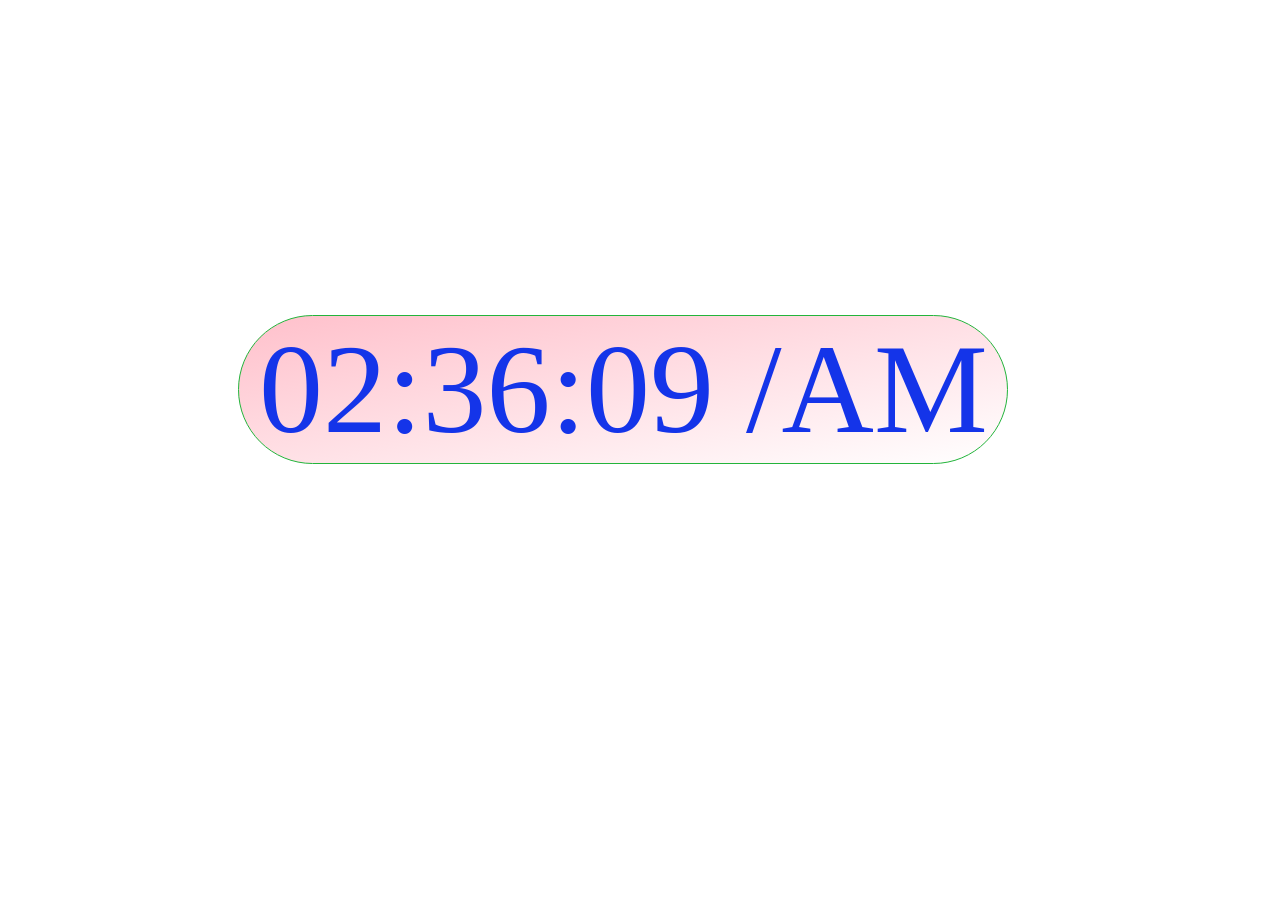
==== index.html @ 24524ea6 "Create index.html" ====
<!DOCTYPE html> 
<html lang="en"> 
  
<head> 
    <meta charset="UTF-8" /> 
    <meta name="viewport" content= 
        "width=device-width,  
        initial-scale=1.0" /> 
  
    <title>Digital Clock</title> 
  
    <style> 
         #clock { 
            background-image: linear-gradient(to bottom right,pink,transparent);
            font-family: Garamond, serif;
            color: rgb(20, 52, 233);
            font-size: 10vw; 
            width: 6em; 
            margin-left: 18vw;
            margin-top: 35vh; 
            text-align: center; 
            border: 0.2vh solid rgb(35, 180, 59); 
            border-radius: 6em; 
        } 
    
    </style> 
</head> 
  
<body> 
    <div id="clock">8:10:45</div> 
    <script> 
        setInterval(showTime, 1000); 
        function showTime() { 
            let time = new Date(); 
            let hour = time.getHours(); 
            let min = time.getMinutes(); 
            let sec = time.getSeconds(); 
            am_pm = "AM"; 
  
            if (hour > 12) { 
                hour -= 12; 
                am_pm = "PM"; 
            } 
            if (hour == 0) { 
                hr = 12; 
                am_pm = "AM"; 
            } 
  
            hour = hour < 10 ? "0" + hour : hour; 
            min = min < 10 ? "0" + min : min; 
            sec = sec < 10 ? "0" + sec : sec; 
  
            let currentTime = hour + ":"  
                + min + ":" + sec +" /"+ am_pm; 
  
            document.getElementById("clock") 
                .innerHTML = currentTime; 
        } 
  
        showTime(); 
    </script> 
</body> 
  
</html>
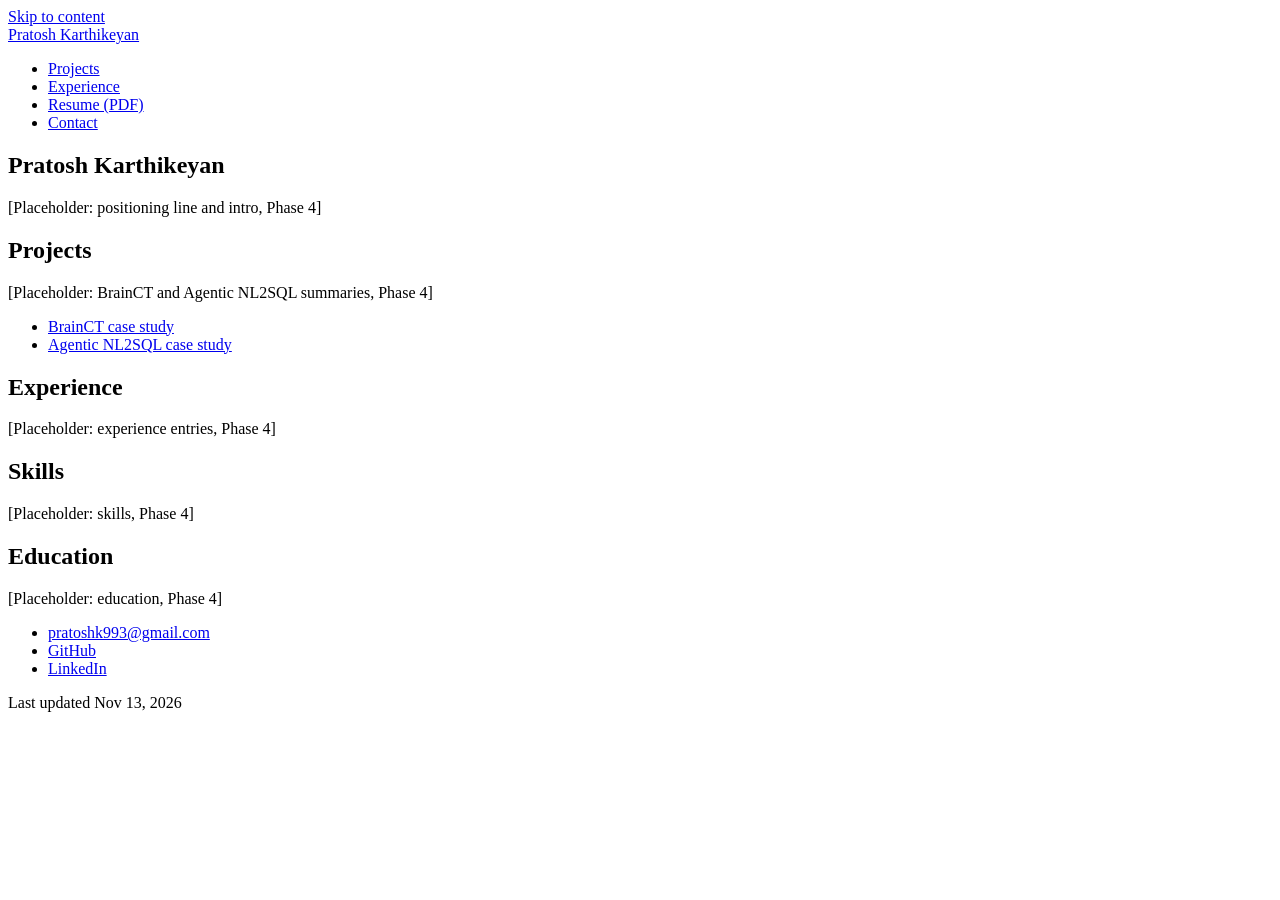
==== commit 5ed1d073: "phase 2: scaffold pages and shared layout Co-Authored-By: Claude Opus 5.5 <noreply@anthropic.com>" ====
--- a/index.html
+++ b/index.html
@@ -1,64 +1,81 @@
-<!DOCTYPE html> 
-<html lang="en"> 
-  
-<head> 
-    <meta charset="UTF-8" /> 
-    <meta name="viewport" content= 
-        "width=device-width,  
-        initial-scale=1.0" /> 
-  
-    <title>Digital Clock</title> 
-  
-    <style> 
-         #clock { 
-            background-image: linear-gradient(to bottom right,pink,transparent);
-            font-family: Garamond, serif;
-            color: rgb(20, 52, 233);
-            font-size: 10vw; 
-            width: 6em; 
-            margin-left: 18vw;
-            margin-top: 35vh; 
-            text-align: center; 
-            border: 0.2vh solid rgb(35, 180, 59); 
-            border-radius: 6em; 
-        } 
-    
-    </style> 
-</head> 
-  
-<body> 
-    <div id="clock">8:10:45</div> 
-    <script> 
-        setInterval(showTime, 1000); 
-        function showTime() { 
-            let time = new Date(); 
-            let hour = time.getHours(); 
-            let min = time.getMinutes(); 
-            let sec = time.getSeconds(); 
-            am_pm = "AM"; 
-  
-            if (hour > 12) { 
-                hour -= 12; 
-                am_pm = "PM"; 
-            } 
-            if (hour == 0) { 
-                hr = 12; 
-                am_pm = "AM"; 
-            } 
-  
-            hour = hour < 10 ? "0" + hour : hour; 
-            min = min < 10 ? "0" + min : min; 
-            sec = sec < 10 ? "0" + sec : sec; 
-  
-            let currentTime = hour + ":"  
-                + min + ":" + sec +" /"+ am_pm; 
-  
-            document.getElementById("clock") 
-                .innerHTML = currentTime; 
-        } 
-  
-        showTime(); 
-    </script> 
-</body> 
-  
+<!doctype html>
+<html lang="en">
+<head>
+  <meta charset="utf-8">
+  <meta name="viewport" content="width=device-width, initial-scale=1">
+  <title>Pratosh Karthikeyan</title>
+  <meta name="description" content="Portfolio of Pratosh Karthikeyan: projects, experience, and contact details.">
+  <link rel="canonical" href="https://pratox1112.github.io/">
+  <link rel="icon" href="/assets/favicon.svg" type="image/svg+xml">
+  <link rel="stylesheet" href="/styles.css">
+
+  <meta property="og:type" content="website">
+  <meta property="og:site_name" content="Pratosh Karthikeyan">
+  <meta property="og:title" content="Pratosh Karthikeyan">
+  <meta property="og:description" content="Portfolio of Pratosh Karthikeyan: projects, experience, and contact details.">
+  <meta property="og:url" content="https://pratox1112.github.io/">
+  <meta property="og:image" content="https://pratox1112.github.io/assets/og-image.png">
+  <meta property="og:image:width" content="1200">
+  <meta property="og:image:height" content="630">
+  <meta property="og:image:alt" content="Pratosh Karthikeyan">
+  <meta name="twitter:card" content="summary_large_image">
+  <meta name="twitter:title" content="Pratosh Karthikeyan">
+  <meta name="twitter:description" content="Portfolio of Pratosh Karthikeyan: projects, experience, and contact details.">
+  <meta name="twitter:image" content="https://pratox1112.github.io/assets/og-image.png">
+</head>
+<body>
+  <a class="skip-link" href="#main">Skip to content</a>
+
+  <header class="site-header">
+    <a class="site-name" href="/">Pratosh Karthikeyan</a>
+    <nav aria-label="Main">
+      <ul>
+        <li><a href="/#projects">Projects</a></li>
+        <li><a href="/#experience">Experience</a></li>
+        <li><a href="/assets/resume.pdf" target="_blank" rel="noopener">Resume (PDF)</a></li>
+        <li><a href="/#contact">Contact</a></li>
+      </ul>
+    </nav>
+  </header>
+
+  <main id="main">
+    <section id="intro">
+      <h1>Pratosh Karthikeyan</h1>
+      <p>[Placeholder: positioning line and intro, Phase 4]</p>
+    </section>
+
+    <section id="projects">
+      <h2>Projects</h2>
+      <p>[Placeholder: BrainCT and Agentic NL2SQL summaries, Phase 4]</p>
+      <ul>
+        <li><a href="/projects/brainct.html">BrainCT case study</a></li>
+        <li><a href="/projects/nl2sql.html">Agentic NL2SQL case study</a></li>
+      </ul>
+    </section>
+
+    <section id="experience">
+      <h2>Experience</h2>
+      <p>[Placeholder: experience entries, Phase 4]</p>
+    </section>
+
+    <section id="skills">
+      <h2>Skills</h2>
+      <p>[Placeholder: skills, Phase 4]</p>
+    </section>
+
+    <section id="education">
+      <h2>Education</h2>
+      <p>[Placeholder: education, Phase 4]</p>
+    </section>
+  </main>
+
+  <footer class="site-footer" id="contact">
+    <ul>
+      <li><a href="mailto:pratoshk993@gmail.com">pratoshk993@gmail.com</a></li>
+      <li><a href="https://github.com/pratox1112">GitHub</a></li>
+      <li><a href="https://www.linkedin.com/in/pratosh-karthik">LinkedIn</a></li>
+    </ul>
+    <p>Last updated <time datetime="2026-11-13">Nov 13, 2026</time></p>
+  </footer>
+</body>
 </html>
--- a/styles.css
+++ b/styles.css
@@ -0,0 +1,4 @@
+/*
+  Shared styles for every page.
+  Placeholder until Phase 3: colors, type, and layout are added after the design plan is approved.
+*/
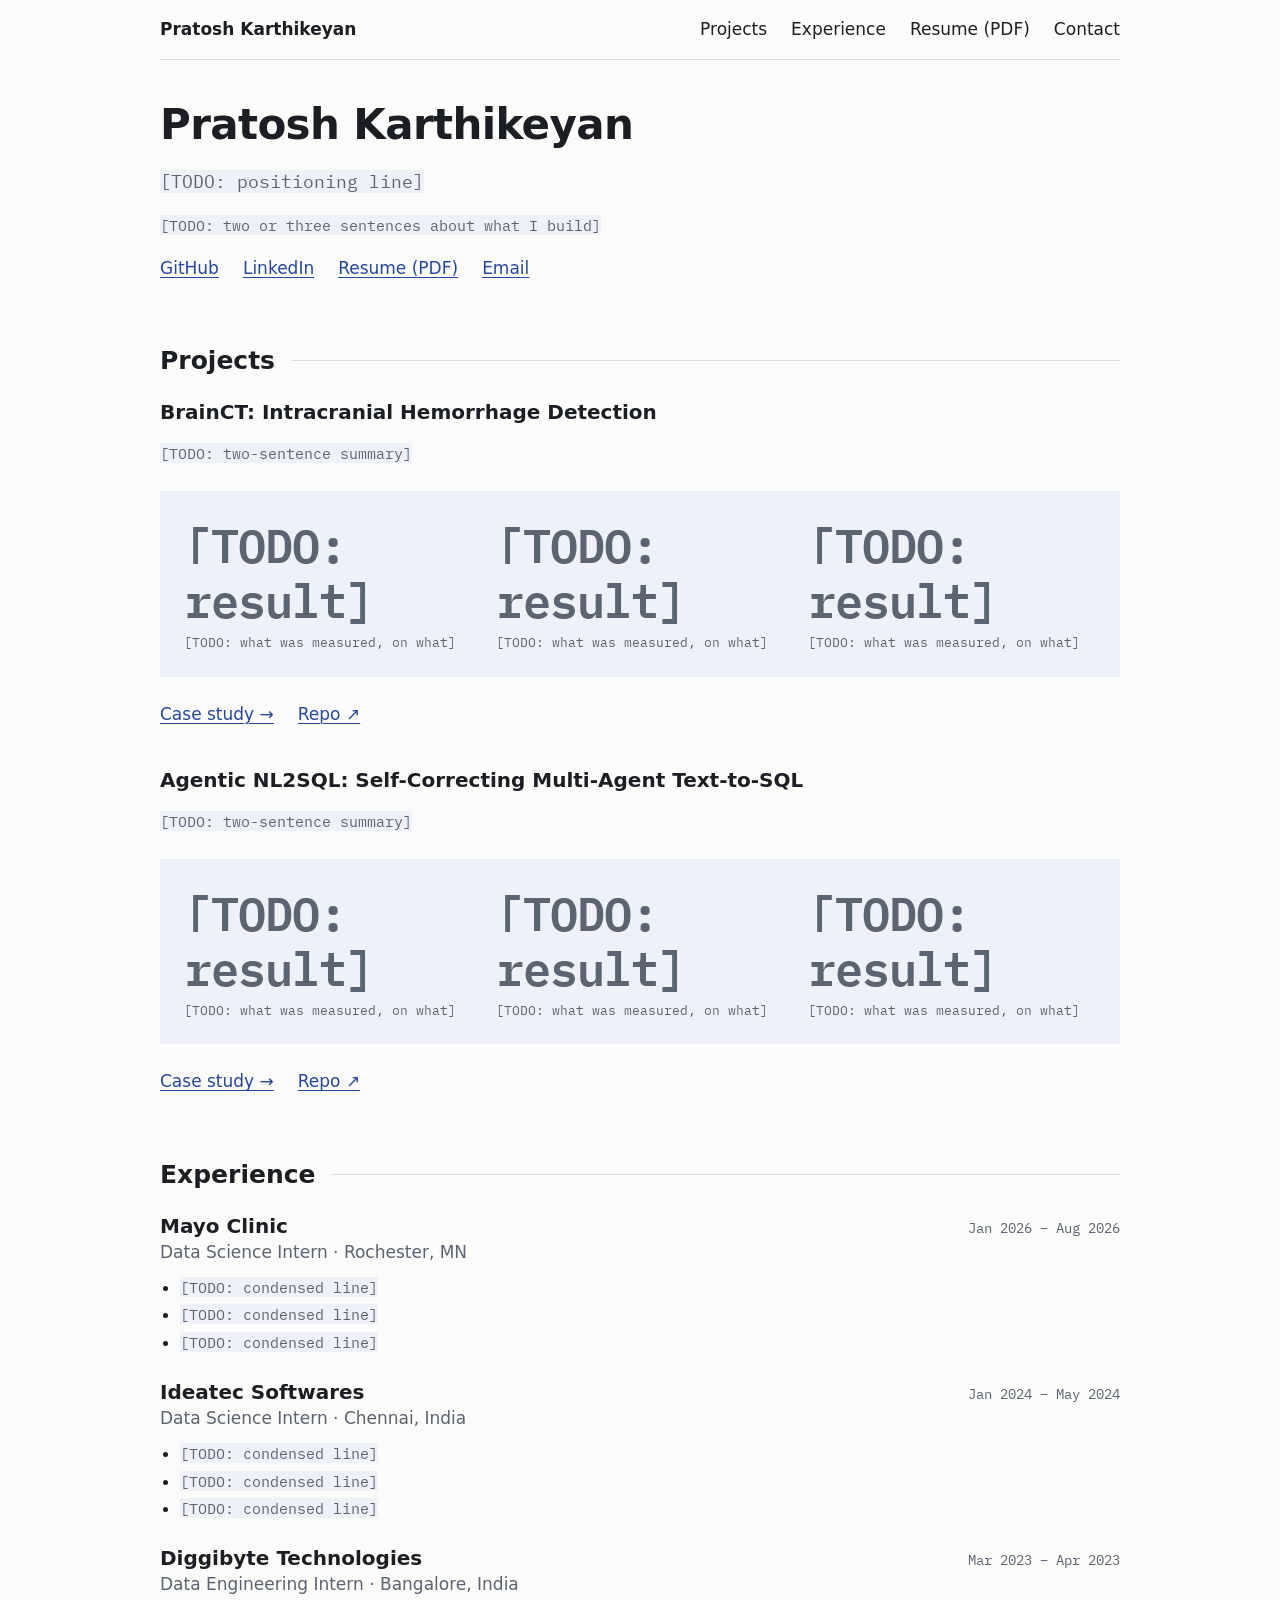
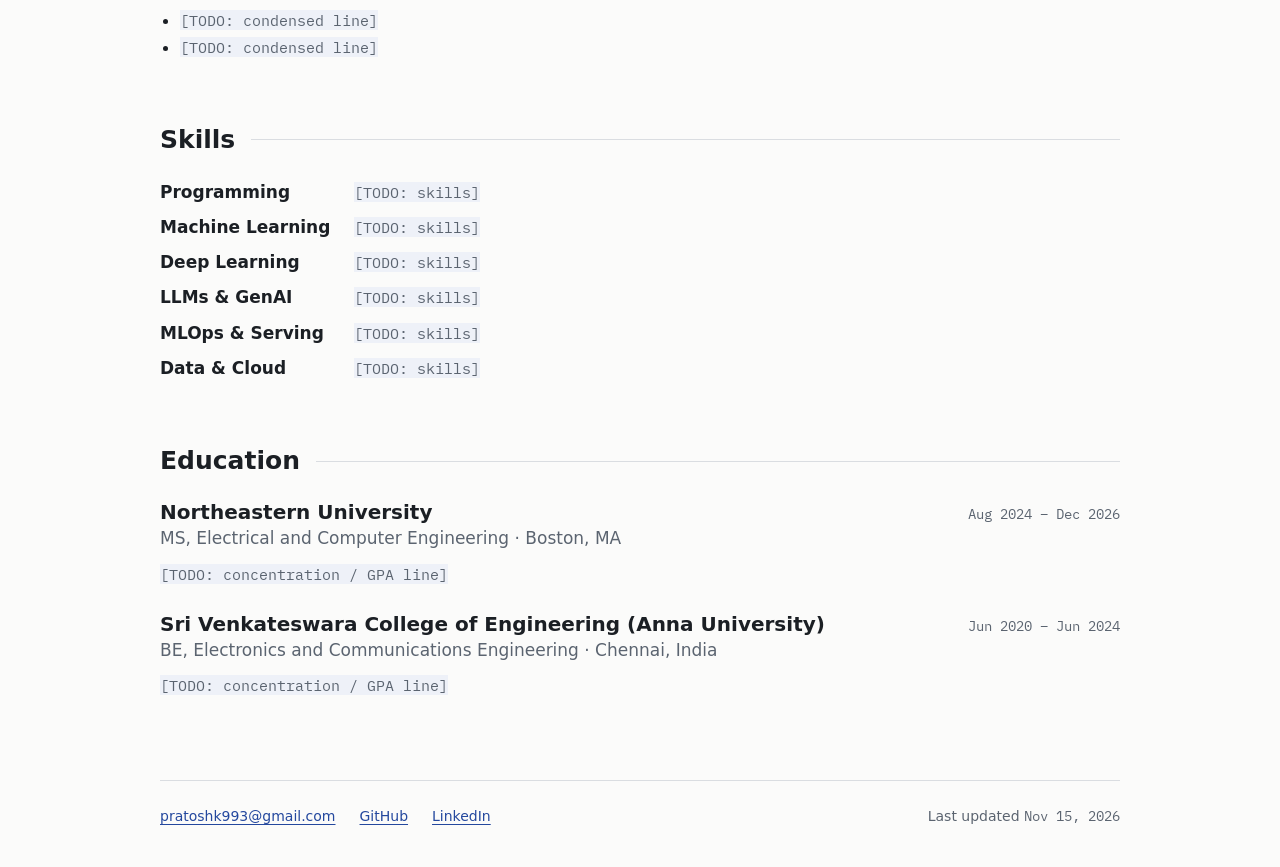
==== commit f15285e4: "phase 4: home page structure Co-Authored-By: Claude Opus 5.5 <noreply@anthropic.com>" ====
--- a/index.html
+++ b/index.html
@@ -39,33 +39,142 @@
   </header>
 
   <main id="main">
-    <section id="intro">
+    <section class="section" id="intro">
       <h1>Pratosh Karthikeyan</h1>
-      <p>[Placeholder: positioning line and intro, Phase 4]</p>
-    </section>
-
-    <section id="projects">
-      <h2>Projects</h2>
-      <p>[Placeholder: BrainCT and Agentic NL2SQL summaries, Phase 4]</p>
-      <ul>
-        <li><a href="/projects/brainct.html">BrainCT case study</a></li>
-        <li><a href="/projects/nl2sql.html">Agentic NL2SQL case study</a></li>
+      <p class="lede"><span class="todo">[TODO: positioning line]</span></p>
+      <p><span class="todo">[TODO: two or three sentences about what I build]</span></p>
+      <ul class="inline-links">
+        <li><a href="https://github.com/pratox1112">GitHub</a></li>
+        <li><a href="https://www.linkedin.com/in/pratosh-karthik">LinkedIn</a></li>
+        <li><a href="/assets/resume.pdf" target="_blank" rel="noopener">Resume (PDF)</a></li>
+        <li><a href="mailto:pratoshk993@gmail.com">Email</a></li>
       </ul>
     </section>
 
-    <section id="experience">
-      <h2>Experience</h2>
-      <p>[Placeholder: experience entries, Phase 4]</p>
+    <section class="section" id="projects">
+      <h2>Projects</h2>
+      <article class="project">
+        <h3><a href="/projects/brainct.html">BrainCT: Intracranial Hemorrhage Detection</a></h3>
+        <p><span class="todo">[TODO: two-sentence summary]</span></p>
+        <dl class="figures">
+          <div>
+            <dt><span class="todo">[TODO: result]</span></dt>
+            <dd><span class="todo">[TODO: what was measured, on what]</span></dd>
+          </div>
+          <div>
+            <dt><span class="todo">[TODO: result]</span></dt>
+            <dd><span class="todo">[TODO: what was measured, on what]</span></dd>
+          </div>
+          <div>
+            <dt><span class="todo">[TODO: result]</span></dt>
+            <dd><span class="todo">[TODO: what was measured, on what]</span></dd>
+          </div>
+        </dl>
+        <ul class="inline-links">
+          <li><a href="/projects/brainct.html">Case study →</a></li>
+          <li><a href="https://github.com/pratox1112/BrainCT-Hemorrhage-MLOps">Repo ↗</a></li>
+        </ul>
+      </article>
+
+      <article class="project">
+        <h3><a href="/projects/nl2sql.html">Agentic NL2SQL: Self-Correcting Multi-Agent Text-to-SQL</a></h3>
+        <p><span class="todo">[TODO: two-sentence summary]</span></p>
+        <dl class="figures">
+          <div>
+            <dt><span class="todo">[TODO: result]</span></dt>
+            <dd><span class="todo">[TODO: what was measured, on what]</span></dd>
+          </div>
+          <div>
+            <dt><span class="todo">[TODO: result]</span></dt>
+            <dd><span class="todo">[TODO: what was measured, on what]</span></dd>
+          </div>
+          <div>
+            <dt><span class="todo">[TODO: result]</span></dt>
+            <dd><span class="todo">[TODO: what was measured, on what]</span></dd>
+          </div>
+        </dl>
+        <ul class="inline-links">
+          <li><a href="/projects/nl2sql.html">Case study →</a></li>
+          <li><a href="https://github.com/pratox1112/nl2sql-agentic-rag">Repo ↗</a></li>
+        </ul>
+      </article>
     </section>
 
-    <section id="skills">
-      <h2>Skills</h2>
-      <p>[Placeholder: skills, Phase 4]</p>
+    <section class="section" id="experience">
+      <h2>Experience</h2>
+      <div class="entry">
+        <div class="entry-head">
+          <h3>Mayo Clinic</h3>
+          <span class="dates"><time datetime="2026-01">Jan 2026</time> – <time datetime="2026-08">Aug 2026</time></span>
+        </div>
+        <p class="entry-role">Data Science Intern · Rochester, MN</p>
+        <ul>
+          <li><span class="todo">[TODO: condensed line]</span></li>
+          <li><span class="todo">[TODO: condensed line]</span></li>
+          <li><span class="todo">[TODO: condensed line]</span></li>
+        </ul>
+      </div>
+      <div class="entry">
+        <div class="entry-head">
+          <h3>Ideatec Softwares</h3>
+          <span class="dates"><time datetime="2024-01">Jan 2024</time> – <time datetime="2024-05">May 2024</time></span>
+        </div>
+        <p class="entry-role">Data Science Intern · Chennai, India</p>
+        <ul>
+          <li><span class="todo">[TODO: condensed line]</span></li>
+          <li><span class="todo">[TODO: condensed line]</span></li>
+          <li><span class="todo">[TODO: condensed line]</span></li>
+        </ul>
+      </div>
+      <div class="entry">
+        <div class="entry-head">
+          <h3>Diggibyte Technologies</h3>
+          <span class="dates"><time datetime="2023-03">Mar 2023</time> – <time datetime="2023-04">Apr 2023</time></span>
+        </div>
+        <p class="entry-role">Data Engineering Intern · Bangalore, India</p>
+        <ul>
+          <li><span class="todo">[TODO: condensed line]</span></li>
+          <li><span class="todo">[TODO: condensed line]</span></li>
+        </ul>
+      </div>
     </section>
 
-    <section id="education">
+    <section class="section" id="skills">
+      <h2>Skills</h2>
+      <dl class="pairs">
+        <dt>Programming</dt>
+        <dd><span class="todo">[TODO: skills]</span></dd>
+        <dt>Machine Learning</dt>
+        <dd><span class="todo">[TODO: skills]</span></dd>
+        <dt>Deep Learning</dt>
+        <dd><span class="todo">[TODO: skills]</span></dd>
+        <dt>LLMs &amp; GenAI</dt>
+        <dd><span class="todo">[TODO: skills]</span></dd>
+        <dt>MLOps &amp; Serving</dt>
+        <dd><span class="todo">[TODO: skills]</span></dd>
+        <dt>Data &amp; Cloud</dt>
+        <dd><span class="todo">[TODO: skills]</span></dd>
+      </dl>
+    </section>
+
+    <section class="section" id="education">
       <h2>Education</h2>
-      <p>[Placeholder: education, Phase 4]</p>
+      <div class="entry">
+        <div class="entry-head">
+          <h3>Northeastern University</h3>
+          <span class="dates"><time datetime="2024-08">Aug 2024</time> – <time datetime="2026-12">Dec 2026</time></span>
+        </div>
+        <p class="entry-role">MS, Electrical and Computer Engineering · Boston, MA</p>
+        <p><span class="todo">[TODO: concentration / GPA line]</span></p>
+      </div>
+      <div class="entry">
+        <div class="entry-head">
+          <h3>Sri Venkateswara College of Engineering (Anna University)</h3>
+          <span class="dates"><time datetime="2020-06">Jun 2020</time> – <time datetime="2024-06">Jun 2024</time></span>
+        </div>
+        <p class="entry-role">BE, Electronics and Communications Engineering · Chennai, India</p>
+        <p><span class="todo">[TODO: concentration / GPA line]</span></p>
+      </div>
     </section>
   </main>
 
@@ -75,7 +184,7 @@
       <li><a href="https://github.com/pratox1112">GitHub</a></li>
       <li><a href="https://www.linkedin.com/in/pratosh-karthik">LinkedIn</a></li>
     </ul>
-    <p>Last updated <time datetime="2026-11-13">Nov 13, 2026</time></p>
+    <p>Last updated <time datetime="2026-11-15">Nov 15, 2026</time></p>
   </footer>
 </body>
 </html>
--- a/styles.css
+++ b/styles.css
@@ -1,4 +1,526 @@
 /*
   Shared styles for every page.
-  Placeholder until Phase 3: colors, type, and layout are added after the design plan is approved.
+
+  Concept: a technical report, not a landing page.
+  1. No number appears without how it was measured (figure + caption, results table).
+  2. Results are the only loud element; everything else stays quiet.
+  3. Rules and space instead of boxes. No cards, shadows, gradients, or entrance animations.
 */
+
+/* ---------- Fonts (self-hosted, SIL OFL — see assets/fonts/OFL.txt) ---------- */
+
+@font-face {
+  font-family: "IBM Plex Mono";
+  src: url("/assets/fonts/ibm-plex-mono-latin-400.woff2") format("woff2");
+  font-weight: 400;
+  font-style: normal;
+  font-display: swap;
+}
+
+@font-face {
+  font-family: "IBM Plex Mono";
+  src: url("/assets/fonts/ibm-plex-mono-latin-600.woff2") format("woff2");
+  font-weight: 600;
+  font-style: normal;
+  font-display: swap;
+}
+
+/* ---------- Tokens ---------- */
+
+:root {
+  color-scheme: light dark;
+
+  /* Colors: light */
+  --paper: #fbfbfa;
+  --ink: #1b1f24;
+  --graphite: #5b6470;
+  --hairline: #dadde1;
+  --signal: #24489e;
+  --signal-tint: #eef1f8;
+
+  /* Type */
+  --font-text: system-ui, -apple-system, "Segoe UI", Roboto, "Helvetica Neue", Arial, sans-serif;
+  --font-data: "IBM Plex Mono", ui-monospace, "SF Mono", "Cascadia Mono", Consolas, monospace;
+
+  --step--1: 0.875rem;                                   /* 14px: captions, dates, metadata */
+  --step-0: 1.0625rem;                                   /* 17px: body */
+  --step-1: 1.25rem;                                     /* 20px: project names, employers */
+  --step-2: 1.5625rem;                                   /* 25px: section headings */
+  --step-3: clamp(1.875rem, 1.45rem + 1.9vw, 2.625rem);  /* 30→42px: name, case-study titles */
+  --figure: clamp(2.25rem, 1.75rem + 2.2vw, 3.25rem);    /* 36→52px: headline results */
+
+  /* Layout */
+  --measure: 68ch;
+  --wide: 60rem;
+  --gutter: clamp(1rem, 0.6rem + 2vw, 2rem);
+  --space-1: 0.5rem;
+  --space-2: 1rem;
+  --space-3: 1.5rem;
+  --space-4: 2.5rem;
+  --space-5: 4rem;
+}
+
+@media (prefers-color-scheme: dark) {
+  :root {
+    --paper: #14171c;
+    --ink: #e6e8eb;
+    --graphite: #9aa3ae;
+    --hairline: #2a2f36;
+    --signal: #9db7f5;
+    --signal-tint: #1b2130;
+  }
+}
+
+/* ---------- Base ---------- */
+
+*,
+*::before,
+*::after {
+  box-sizing: border-box;
+}
+
+html {
+  -webkit-text-size-adjust: 100%;
+  text-size-adjust: 100%;
+}
+
+body {
+  margin: 0;
+  background: var(--paper);
+  color: var(--ink);
+  font-family: var(--font-text);
+  font-size: var(--step-0);
+  line-height: 1.6;
+  overflow-wrap: break-word;
+}
+
+h1,
+h2,
+h3 {
+  line-height: 1.2;
+  margin: 0 0 var(--space-2);
+  text-wrap: balance;
+}
+
+h1 {
+  font-size: var(--step-3);
+  font-weight: 700;
+  letter-spacing: -0.015em;
+}
+
+h2 {
+  font-size: var(--step-2);
+  font-weight: 650;
+}
+
+h3 {
+  font-size: var(--step-1);
+  font-weight: 650;
+}
+
+p,
+ul,
+ol,
+dl {
+  margin: 0 0 var(--space-2);
+}
+
+p,
+li {
+  max-width: var(--measure);
+}
+
+ul,
+ol {
+  padding-left: 1.25rem;
+}
+
+img,
+svg {
+  display: block;
+  max-width: 100%;
+  height: auto;
+}
+
+a {
+  color: var(--signal);
+  text-decoration-thickness: 1px;
+  text-underline-offset: 0.2em;
+}
+
+a:hover {
+  text-decoration-thickness: 2px;
+}
+
+:focus-visible {
+  outline: 2px solid var(--signal);
+  outline-offset: 3px;
+  border-radius: 2px;
+}
+
+code,
+kbd,
+pre,
+time,
+.data {
+  font-family: var(--font-data);
+}
+
+code {
+  font-size: 0.9em;
+}
+
+pre {
+  max-width: 100%;
+  overflow-x: auto;
+  padding: var(--space-2);
+  background: var(--signal-tint);
+  font-size: var(--step--1);
+  line-height: 1.5;
+}
+
+/* The site uses no motion; this guards anything added later. */
+@media (prefers-reduced-motion: reduce) {
+  *,
+  *::before,
+  *::after {
+    animation: none !important;
+    transition: none !important;
+    scroll-behavior: auto !important;
+  }
+}
+
+/* ---------- Page frame ---------- */
+
+.skip-link {
+  position: absolute;
+  left: var(--gutter);
+  top: -100%;
+  padding: var(--space-1) var(--space-2);
+  background: var(--paper);
+  color: var(--signal);
+  z-index: 10;
+}
+
+.skip-link:focus {
+  top: var(--space-1);
+}
+
+.site-header,
+main,
+.site-footer {
+  /* Content column with the gutter outside it, so header/footer rules line up with the text. */
+  width: min(var(--wide), 100% - 2 * var(--gutter));
+  margin-inline: auto;
+}
+
+.site-header {
+  display: flex;
+  flex-wrap: wrap;
+  align-items: baseline;
+  justify-content: space-between;
+  gap: var(--space-1) var(--space-3);
+  padding-block: var(--space-2);
+  border-bottom: 1px solid var(--hairline);
+}
+
+.site-name {
+  color: var(--ink);
+  font-weight: 650;
+  text-decoration: none;
+}
+
+.site-header ul,
+.site-footer ul {
+  display: flex;
+  flex-wrap: wrap;
+  gap: var(--space-1) var(--space-3);
+  margin: 0;
+  padding: 0;
+  list-style: none;
+}
+
+.site-header nav a {
+  color: var(--ink);
+  text-decoration: none;
+}
+
+.site-header nav a:hover {
+  color: var(--signal);
+  text-decoration: underline;
+}
+
+main {
+  padding-block: var(--space-4) var(--space-5);
+}
+
+.site-footer {
+  display: flex;
+  flex-wrap: wrap;
+  justify-content: space-between;
+  gap: var(--space-1) var(--space-3);
+  padding-block: var(--space-3) var(--space-4);
+  border-top: 1px solid var(--hairline);
+  color: var(--graphite);
+  font-size: var(--step--1);
+}
+
+.site-footer p {
+  margin: 0;
+}
+
+/* ---------- Sections ---------- */
+
+/* Section heading followed by a hairline that runs to the edge: "Projects ─────" */
+.section {
+  margin-top: var(--space-5);
+}
+
+.section:first-child {
+  margin-top: 0;
+}
+
+.section > h2 {
+  display: flex;
+  align-items: center;
+  gap: var(--space-2);
+  margin-bottom: var(--space-3);
+}
+
+.section > h2::after {
+  content: "";
+  flex: 1;
+  height: 1px;
+  background: var(--hairline);
+}
+
+.lede {
+  font-size: var(--step-1);
+  line-height: 1.45;
+}
+
+.meta,
+.caption {
+  color: var(--graphite);
+  font-size: var(--step--1);
+}
+
+.inline-links {
+  display: flex;
+  flex-wrap: wrap;
+  gap: var(--space-1) var(--space-3);
+  margin: 0 0 var(--space-2);
+  padding: 0;
+  list-style: none;
+}
+
+/* ---------- Headline results (the loud part) ---------- */
+
+/*
+  <dl class="figures">
+    <div><dt>0.977</dt><dd>macro AUC, patient-level held-out set</dd></div>
+  </dl>
+  The number is the term; its measurement conditions are the description, so they never separate.
+*/
+.figures {
+  display: grid;
+  grid-template-columns: repeat(auto-fit, minmax(min(100%, 13rem), 1fr));
+  gap: var(--space-3);
+  margin: var(--space-3) 0;
+  padding: var(--space-3);
+  background: var(--signal-tint);
+}
+
+.figures > div {
+  min-width: 0;
+}
+
+.figures dt {
+  color: var(--signal);
+  font-family: var(--font-data);
+  font-size: var(--figure);
+  font-weight: 600;
+  font-variant-numeric: tabular-nums;
+  line-height: 1.05;
+  letter-spacing: -0.02em;
+}
+
+.figures dd {
+  margin: var(--space-1) 0 0;
+  max-width: 34ch;
+  color: var(--graphite);
+  font-size: var(--step--1);
+  line-height: 1.45;
+}
+
+/* ---------- Home: projects ---------- */
+
+.project + .project {
+  margin-top: var(--space-4);
+}
+
+.project h3 a {
+  color: var(--ink);
+  text-decoration: none;
+}
+
+.project h3 a:hover {
+  color: var(--signal);
+  text-decoration: underline;
+}
+
+/* ---------- Home: experience and education ---------- */
+
+.entry + .entry {
+  margin-top: var(--space-3);
+}
+
+.entry-head {
+  display: flex;
+  flex-wrap: wrap;
+  align-items: baseline;
+  justify-content: space-between;
+  gap: 0 var(--space-2);
+}
+
+.entry-head h3 {
+  margin: 0;
+}
+
+.entry-head time,
+.entry-head .dates {
+  color: var(--graphite);
+  font-family: var(--font-data);
+  font-size: var(--step--1);
+  white-space: nowrap;
+}
+
+.entry-role {
+  margin: 0 0 var(--space-1);
+  color: var(--graphite);
+}
+
+/* ---------- Two-column definition lists (skills, case-study "at a glance") ---------- */
+
+.pairs {
+  display: grid;
+  grid-template-columns: minmax(8rem, max-content) minmax(0, 1fr);
+  gap: var(--space-1) var(--space-3);
+  max-width: var(--wide);
+}
+
+.pairs dt {
+  font-weight: 650;
+}
+
+.pairs dd {
+  margin: 0;
+  max-width: var(--measure);
+}
+
+@media (max-width: 36rem) {
+  .pairs {
+    grid-template-columns: minmax(0, 1fr);
+    gap: 0;
+  }
+
+  .pairs dd + dt {
+    margin-top: var(--space-2);
+  }
+}
+
+/* ---------- Case study ---------- */
+
+.back-link {
+  display: inline-block;
+  margin-bottom: var(--space-3);
+}
+
+.case-study > p,
+.case-study > ul,
+.case-study > ol {
+  max-width: var(--measure);
+}
+
+.diagram {
+  margin: var(--space-3) 0;
+}
+
+.diagram figcaption {
+  margin-top: var(--space-1);
+  color: var(--graphite);
+  font-size: var(--step--1);
+}
+
+.decision + .decision {
+  margin-top: var(--space-3);
+}
+
+.decision h3 {
+  margin-bottom: var(--space-1);
+}
+
+/* Results table: scrolls inside its own container on small screens. */
+.table-wrap {
+  max-width: 100%;
+  overflow-x: auto;
+  margin: var(--space-3) 0;
+  border-block: 1px solid var(--hairline);
+}
+
+.table-wrap:focus-visible {
+  outline-offset: 0;
+}
+
+table {
+  width: 100%;
+  min-width: 36rem;
+  border-collapse: collapse;
+  font-size: var(--step--1);
+}
+
+caption {
+  padding: var(--space-1) 0;
+  color: var(--graphite);
+  text-align: left;
+}
+
+th,
+td {
+  padding: var(--space-1) var(--space-2);
+  border-bottom: 1px solid var(--hairline);
+  text-align: left;
+  vertical-align: top;
+}
+
+thead th {
+  background: var(--signal-tint);
+  font-weight: 650;
+}
+
+tbody tr:last-child > * {
+  border-bottom: 0;
+}
+
+td.value,
+th.value {
+  text-align: right;
+  white-space: nowrap;
+}
+
+td.value {
+  color: var(--signal);
+  font-family: var(--font-data);
+  font-size: var(--step-0);
+  font-weight: 600;
+  font-variant-numeric: tabular-nums;
+}
+
+/* ---------- Placeholders (removed before launch) ---------- */
+
+.todo {
+  background: var(--signal-tint);
+  color: var(--graphite);
+  font-family: var(--font-data);
+  font-size: 0.9em;
+}
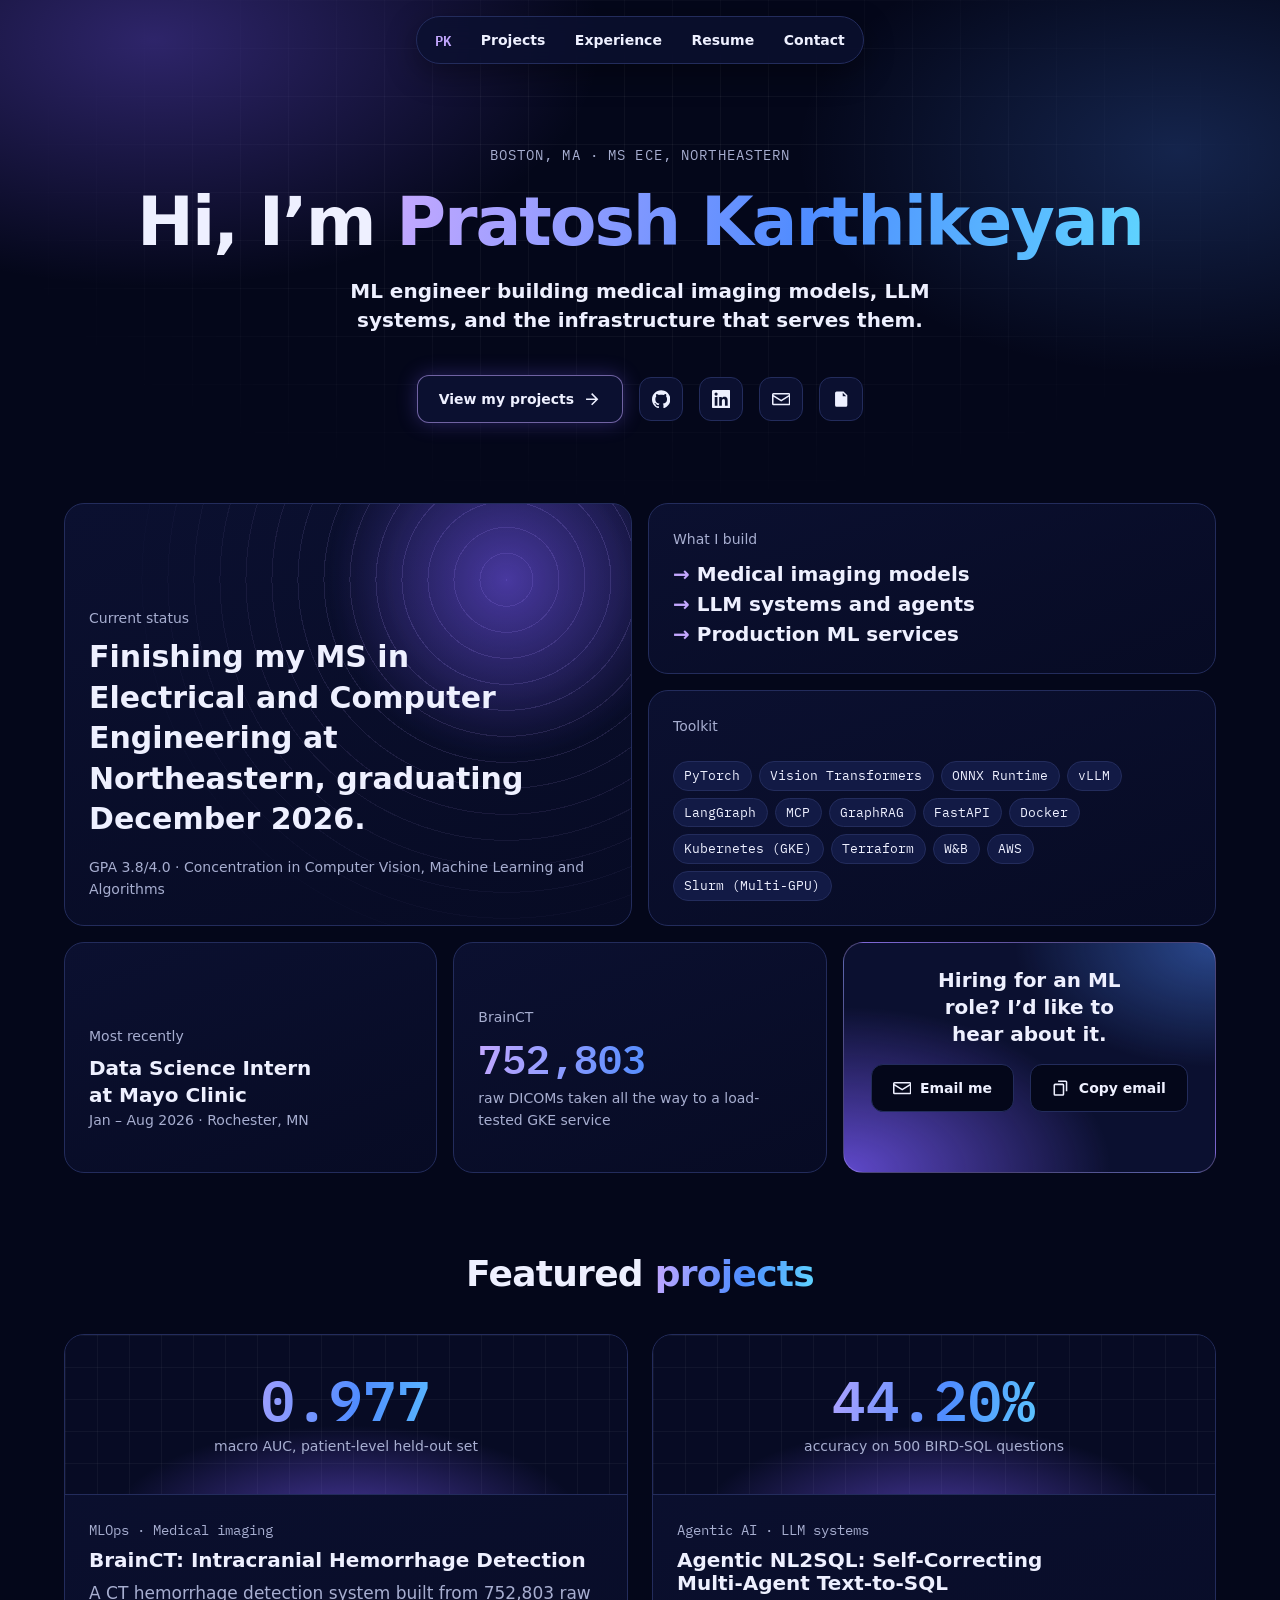
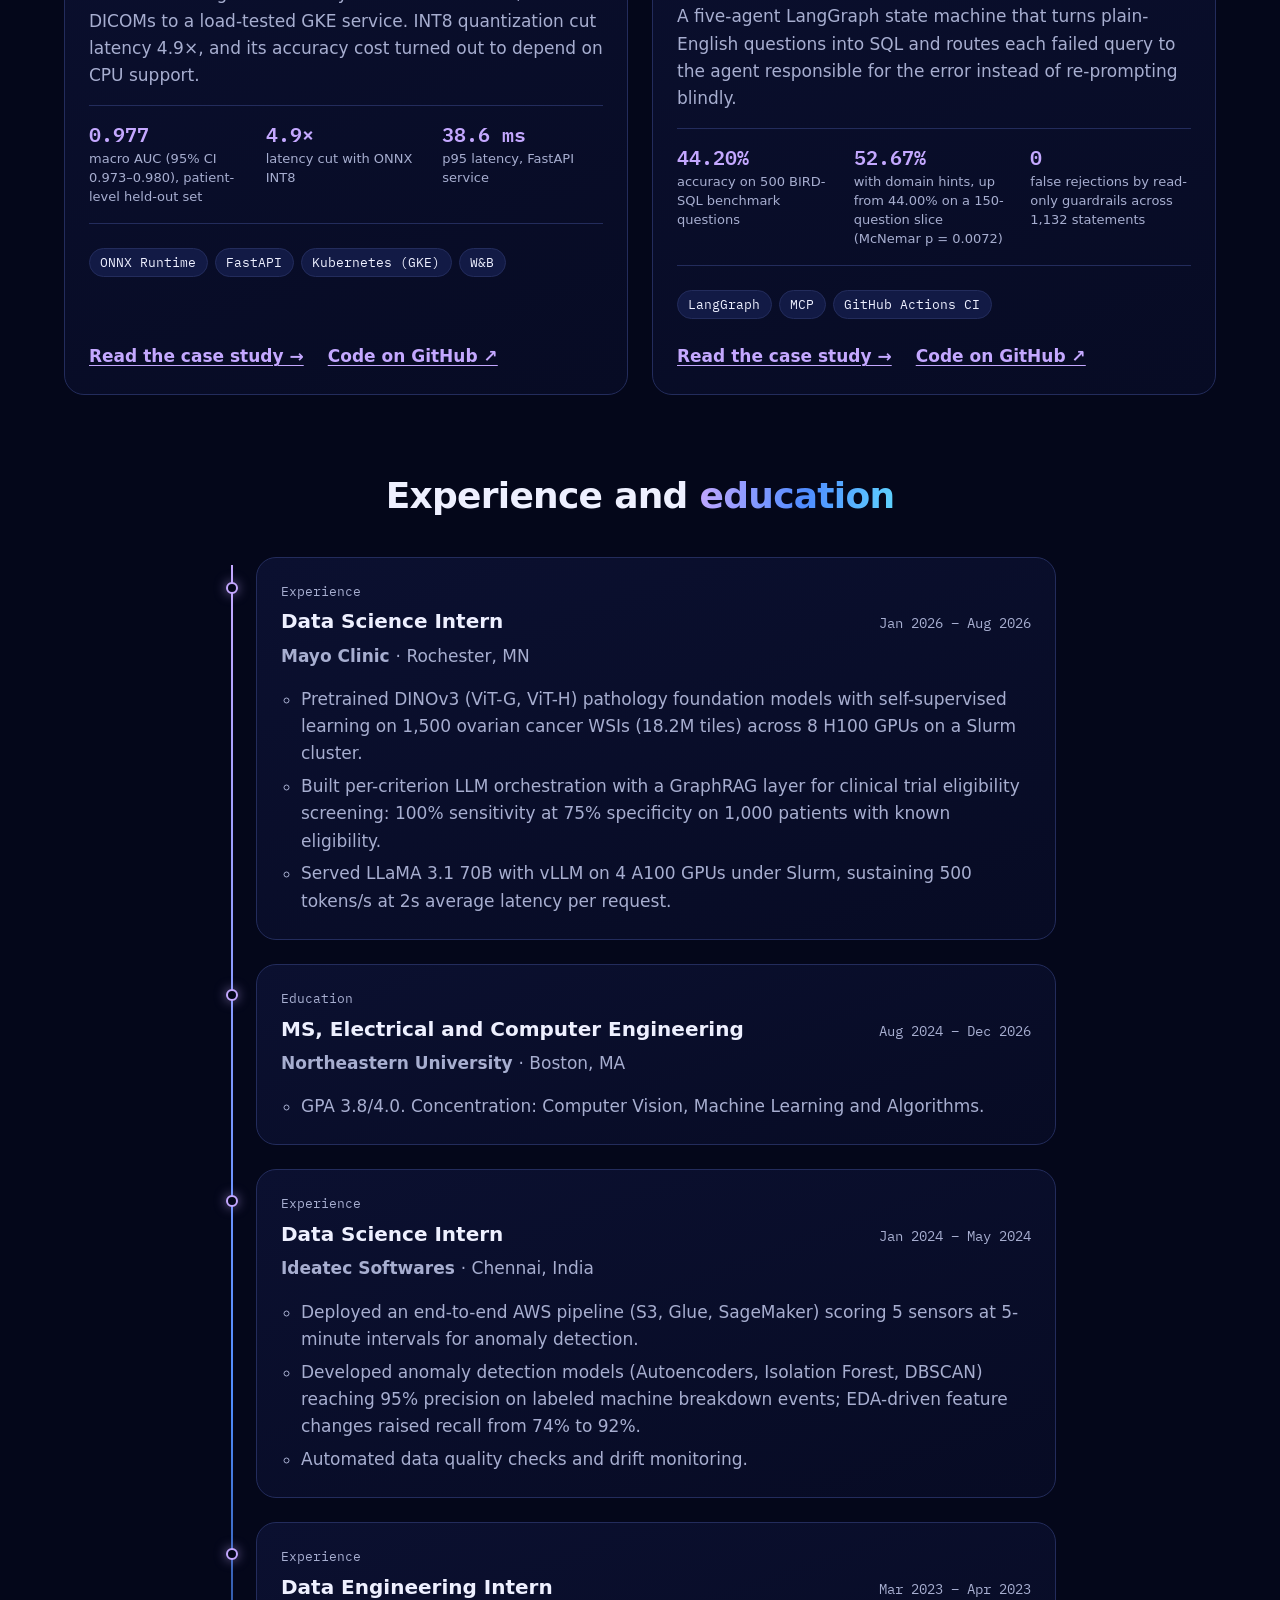
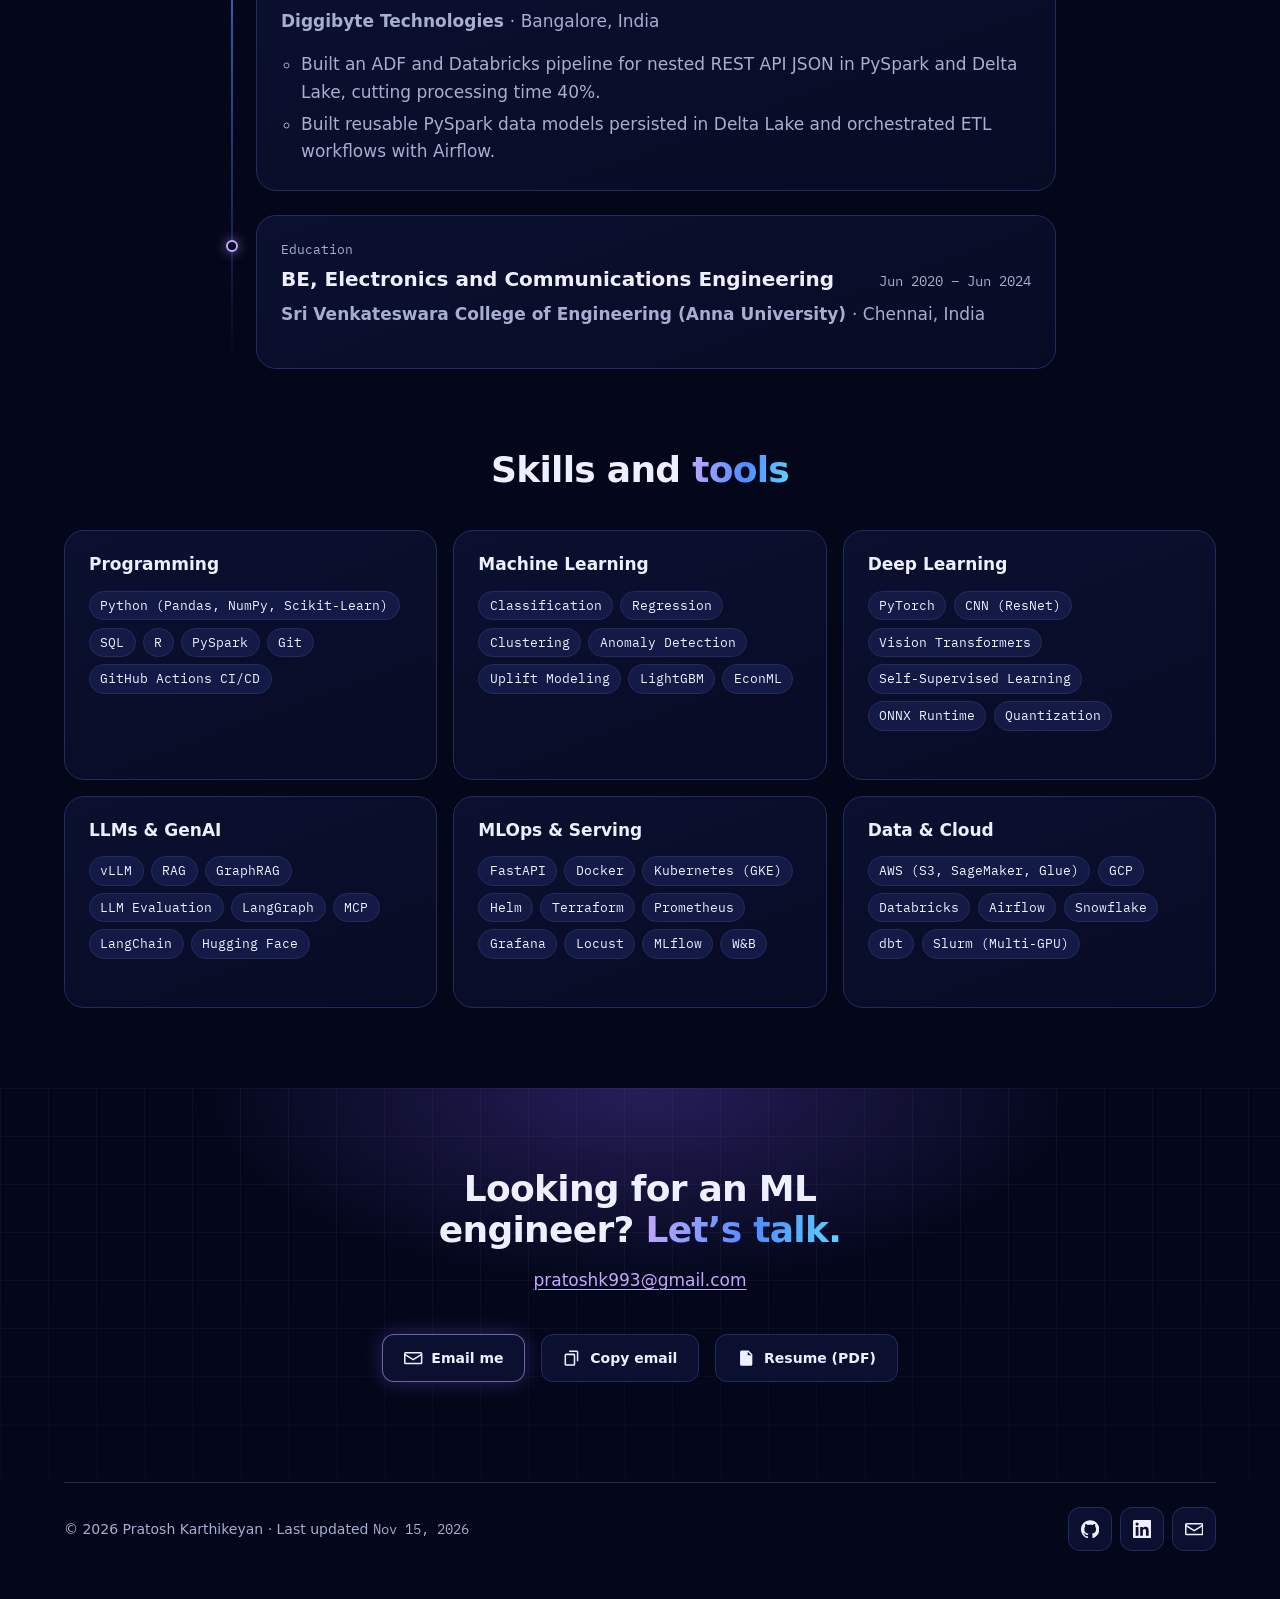
==== commit 44ecbb8a: "redesign: dark bento layout, home page content from resume - Dark-only theme with a violet/blue glow" ====
--- a/index.html
+++ b/index.html
@@ -4,15 +4,16 @@
   <meta charset="utf-8">
   <meta name="viewport" content="width=device-width, initial-scale=1">
   <title>Pratosh Karthikeyan</title>
-  <meta name="description" content="Portfolio of Pratosh Karthikeyan: projects, experience, and contact details.">
+  <meta name="description" content="Pratosh Karthikeyan, ML engineer: medical imaging models, LLM systems, and the infrastructure that serves them.">
+  <meta name="theme-color" content="#04071a">
+  <link rel="icon" href="/assets/favicon.svg" type="image/svg+xml">
+  <link rel="preload" href="/assets/fonts/ibm-plex-mono-latin-600.woff2" as="font" type="font/woff2" crossorigin>
+  <link rel="stylesheet" href="/styles.css">
   <link rel="canonical" href="https://pratox1112.github.io/">
-  <link rel="icon" href="/assets/favicon.svg" type="image/svg+xml">
-  <link rel="stylesheet" href="/styles.css">
-
   <meta property="og:type" content="website">
   <meta property="og:site_name" content="Pratosh Karthikeyan">
   <meta property="og:title" content="Pratosh Karthikeyan">
-  <meta property="og:description" content="Portfolio of Pratosh Karthikeyan: projects, experience, and contact details.">
+  <meta property="og:description" content="Pratosh Karthikeyan, ML engineer: medical imaging models, LLM systems, and the infrastructure that serves them.">
   <meta property="og:url" content="https://pratox1112.github.io/">
   <meta property="og:image" content="https://pratox1112.github.io/assets/og-image.png">
   <meta property="og:image:width" content="1200">
@@ -20,171 +21,365 @@
   <meta property="og:image:alt" content="Pratosh Karthikeyan">
   <meta name="twitter:card" content="summary_large_image">
   <meta name="twitter:title" content="Pratosh Karthikeyan">
-  <meta name="twitter:description" content="Portfolio of Pratosh Karthikeyan: projects, experience, and contact details.">
+  <meta name="twitter:description" content="Pratosh Karthikeyan, ML engineer: medical imaging models, LLM systems, and the infrastructure that serves them.">
   <meta name="twitter:image" content="https://pratox1112.github.io/assets/og-image.png">
 </head>
 <body>
   <a class="skip-link" href="#main">Skip to content</a>
 
-  <header class="site-header">
-    <a class="site-name" href="/">Pratosh Karthikeyan</a>
-    <nav aria-label="Main">
-      <ul>
-        <li><a href="/#projects">Projects</a></li>
-        <li><a href="/#experience">Experience</a></li>
-        <li><a href="/assets/resume.pdf" target="_blank" rel="noopener">Resume (PDF)</a></li>
-        <li><a href="/#contact">Contact</a></li>
-      </ul>
-    </nav>
-  </header>
+  <nav class="site-nav" aria-label="Main">
+    <ul>
+      <li><a class="home" href="/" aria-label="Home">PK</a></li>
+      <li><a href="/#projects">Projects</a></li>
+      <li><a href="/#experience">Experience</a></li>
+      <li><a href="/assets/resume.pdf" target="_blank" rel="noopener">Resume</a></li>
+      <li><a href="/#contact">Contact</a></li>
+    </ul>
+  </nav>
 
   <main id="main">
-    <section class="section" id="intro">
-      <h1>Pratosh Karthikeyan</h1>
-      <p class="lede"><span class="todo">[TODO: positioning line]</span></p>
-      <p><span class="todo">[TODO: two or three sentences about what I build]</span></p>
-      <ul class="inline-links">
-        <li><a href="https://github.com/pratox1112">GitHub</a></li>
-        <li><a href="https://www.linkedin.com/in/pratosh-karthik">LinkedIn</a></li>
-        <li><a href="/assets/resume.pdf" target="_blank" rel="noopener">Resume (PDF)</a></li>
-        <li><a href="mailto:pratoshk993@gmail.com">Email</a></li>
-      </ul>
+    <header class="hero">
+      <div class="wrap">
+        <p class="hero-kicker">BOSTON, MA · MS ECE, NORTHEASTERN</p>
+        <h1>Hi, I’m <span class="gradient-text">Pratosh Karthikeyan</span></h1>
+        <p class="hero-tagline">ML engineer building medical imaging models, LLM systems, and the infrastructure that serves them.</p>
+        <div class="hero-actions">
+          <a class="button button-primary" href="#projects">View my projects <svg viewBox="0 0 24 24" aria-hidden="true" focusable="false"><path d="M12 4l-1.41 1.41L16.17 11H4v2h12.17l-5.58 5.59L12 20l8-8z"/></svg></a>
+          <span class="icon-row">
+          <a class="icon-button" href="https://github.com/pratox1112" aria-label="GitHub"><svg viewBox="0 0 24 24" aria-hidden="true" focusable="false"><path d="M12 .297c-6.63 0-12 5.373-12 12 0 5.303 3.438 9.8 8.205 11.385.6.113.82-.258.82-.577 0-.285-.01-1.04-.015-2.04-3.338.724-4.042-1.61-4.042-1.61C4.422 18.07 3.633 17.7 3.633 17.7c-1.087-.744.084-.729.084-.729 1.205.084 1.838 1.236 1.838 1.236 1.07 1.835 2.809 1.305 3.495.998.108-.776.417-1.305.76-1.605-2.665-.3-5.466-1.332-5.466-5.93 0-1.31.465-2.38 1.235-3.22-.135-.303-.54-1.523.105-3.176 0 0 1.005-.322 3.3 1.23.96-.267 1.98-.399 3-.405 1.02.006 2.04.138 3 .405 2.28-1.552 3.285-1.23 3.285-1.23.645 1.653.24 2.873.12 3.176.765.84 1.23 1.91 1.23 3.22 0 4.61-2.805 5.625-5.475 5.92.42.36.81 1.096.81 2.22 0 1.606-.015 2.896-.015 3.286 0 .315.21.69.825.57C20.565 22.092 24 17.592 24 12.297c0-6.627-5.373-12-12-12"/></svg></a>
+        <a class="icon-button" href="https://www.linkedin.com/in/pratosh-karthik" aria-label="LinkedIn"><svg viewBox="0 0 24 24" aria-hidden="true" focusable="false"><path d="M20.447 20.452h-3.554v-5.569c0-1.328-.027-3.037-1.852-3.037-1.853 0-2.136 1.445-2.136 2.939v5.667H9.351V9h3.414v1.561h.046c.477-.9 1.637-1.85 3.37-1.85 3.601 0 4.267 2.37 4.267 5.455v6.286zM5.337 7.433a2.062 2.062 0 1 1 0-4.125 2.062 2.062 0 0 1 0 4.125zM7.119 20.452H3.555V9h3.564v11.452zM22.225 0H1.771C.792 0 0 .774 0 1.729v20.542C0 23.227.792 24 1.771 24h20.451C23.2 24 24 23.227 24 22.271V1.729C24 .774 23.2 0 22.222 0h.003z"/></svg></a>
+        <a class="icon-button" href="mailto:pratoshk993@gmail.com" aria-label="Email"><svg viewBox="0 0 24 24" aria-hidden="true" focusable="false"><path d="M2 4h20a2 2 0 0 1 2 2v12a2 2 0 0 1-2 2H2a2 2 0 0 1-2-2V6a2 2 0 0 1 2-2zm0 2v.5l10 6.25L22 6.5V6H2zm20 2.86-9.47 5.92a1 1 0 0 1-1.06 0L2 8.86V18h20V8.86z"/></svg></a>
+          <a class="icon-button" href="/assets/resume.pdf" target="_blank" rel="noopener" aria-label="Resume (PDF)"><svg viewBox="0 0 24 24" aria-hidden="true" focusable="false"><path d="M6 2h9l5 5v13a2 2 0 0 1-2 2H6a2 2 0 0 1-2-2V4a2 2 0 0 1 2-2zm8 1.5V8h4.5L14 3.5zM8 12h8v2H8v-2zm0 4h8v2H8v-2z"/></svg></a>
+          </span>
+        </div>
+      </div>
+    </header>
+
+    <section class="wrap" id="about" aria-label="About">
+      <div class="bento">
+        <article class="tile tile-status">
+          <p class="tile-label">Current status</p>
+          <p class="tile-title">Finishing my MS in Electrical and Computer Engineering at Northeastern, graduating December 2026.</p>
+          <p class="meta">GPA 3.8/4.0 · Concentration in Computer Vision, Machine Learning and Algorithms</p>
+        </article>
+
+        <article class="tile tile-build">
+          <p class="tile-label">What I build</p>
+          <ul class="build-list">
+            <li>Medical imaging models</li>
+            <li>LLM systems and agents</li>
+            <li>Production ML services</li>
+          </ul>
+        </article>
+
+        <article class="tile tile-tools">
+          <p class="tile-label">Toolkit</p>
+          <ul class="chips">
+            <li>PyTorch</li>
+            <li>Vision Transformers</li>
+            <li>ONNX Runtime</li>
+            <li>vLLM</li>
+            <li>LangGraph</li>
+            <li>MCP</li>
+            <li>GraphRAG</li>
+            <li>FastAPI</li>
+            <li>Docker</li>
+            <li>Kubernetes (GKE)</li>
+            <li>Terraform</li>
+            <li>W&amp;B</li>
+            <li>AWS</li>
+            <li>Slurm (Multi-GPU)</li>
+          </ul>
+        </article>
+
+        <article class="tile tile-recent">
+          <p class="tile-label">Most recently</p>
+          <p class="tile-title">Data Science Intern at Mayo Clinic</p>
+          <p class="meta">Jan – Aug 2026 · Rochester, MN</p>
+        </article>
+
+        <article class="tile tile-stat">
+          <p class="tile-label">BrainCT</p>
+          <p class="stat gradient-text">752,803</p>
+          <p class="meta">raw DICOMs taken all the way to a load-tested GKE service</p>
+        </article>
+
+        <article class="tile tile-cta">
+          <p class="tile-title">Hiring for an ML role? I’d like to hear about it.</p>
+          <div class="hero-actions">
+            <a class="button" href="mailto:pratoshk993@gmail.com"><svg viewBox="0 0 24 24" aria-hidden="true" focusable="false"><path d="M2 4h20a2 2 0 0 1 2 2v12a2 2 0 0 1-2 2H2a2 2 0 0 1-2-2V6a2 2 0 0 1 2-2zm0 2v.5l10 6.25L22 6.5V6H2zm20 2.86-9.47 5.92a1 1 0 0 1-1.06 0L2 8.86V18h20V8.86z"/></svg> Email me</a>
+            <button class="button" type="button" data-copy="pratoshk993@gmail.com" aria-describedby="copy-status-tile" hidden><svg viewBox="0 0 24 24" aria-hidden="true" focusable="false"><path d="M8 2h10a2 2 0 0 1 2 2v12h-2V4H8V2zM4 6h10a2 2 0 0 1 2 2v12a2 2 0 0 1-2 2H4a2 2 0 0 1-2-2V8a2 2 0 0 1 2-2zm0 2v12h10V8H4z"/></svg> Copy email</button>
+          </div>
+          <p class="copy-status" id="copy-status-tile" role="status"></p>
+        </article>
+      </div>
     </section>
 
-    <section class="section" id="projects">
-      <h2>Projects</h2>
-      <article class="project">
-        <h3><a href="/projects/brainct.html">BrainCT: Intracranial Hemorrhage Detection</a></h3>
-        <p><span class="todo">[TODO: two-sentence summary]</span></p>
-        <dl class="figures">
-          <div>
-            <dt><span class="todo">[TODO: result]</span></dt>
-            <dd><span class="todo">[TODO: what was measured, on what]</span></dd>
+    <section class="section wrap" id="projects" aria-labelledby="projects-title">
+      <h2 class="section-title" id="projects-title">Featured <span class="gradient-text">projects</span></h2>
+      <div class="project-grid">
+        <article class="card">
+          <div class="card-visual" aria-hidden="true">
+            <div>
+              <p class="stat gradient-text">0.977</p>
+              <p class="caption">macro AUC, patient-level held-out set</p>
+            </div>
           </div>
-          <div>
-            <dt><span class="todo">[TODO: result]</span></dt>
-            <dd><span class="todo">[TODO: what was measured, on what]</span></dd>
+          <p class="card-tag">MLOps · Medical imaging</p>
+          <h3><a href="/projects/brainct.html">BrainCT: Intracranial Hemorrhage Detection</a></h3>
+          <p>A CT hemorrhage detection system built from 752,803 raw DICOMs to a load-tested GKE service. INT8 quantization cut latency 4.9×, and its accuracy cost turned out to depend on CPU support.</p>
+          <dl class="figures">
+            <div>
+              <dt>0.977</dt>
+              <dd>macro AUC (95% CI 0.973–0.980), patient-level held-out set</dd>
+            </div>
+            <div>
+              <dt>4.9×</dt>
+              <dd>latency cut with ONNX INT8</dd>
+            </div>
+            <div>
+              <dt>38.6 ms</dt>
+              <dd>p95 latency, FastAPI service</dd>
+            </div>
+          </dl>
+          <ul class="chips">
+            <li>ONNX Runtime</li>
+            <li>FastAPI</li>
+            <li>Kubernetes (GKE)</li>
+            <li>W&amp;B</li>
+          </ul>
+          <ul class="inline-links">
+            <li><a href="/projects/brainct.html">Read the case study →</a></li>
+            <li><a href="https://github.com/pratox1112/BrainCT-Hemorrhage-MLOps">Code on GitHub ↗</a></li>
+          </ul>
+        </article>
+
+        <article class="card">
+          <div class="card-visual" aria-hidden="true">
+            <div>
+              <p class="stat gradient-text">44.20%</p>
+              <p class="caption">accuracy on 500 BIRD-SQL questions</p>
+            </div>
           </div>
-          <div>
-            <dt><span class="todo">[TODO: result]</span></dt>
-            <dd><span class="todo">[TODO: what was measured, on what]</span></dd>
-          </div>
-        </dl>
-        <ul class="inline-links">
-          <li><a href="/projects/brainct.html">Case study →</a></li>
-          <li><a href="https://github.com/pratox1112/BrainCT-Hemorrhage-MLOps">Repo ↗</a></li>
-        </ul>
-      </article>
-
-      <article class="project">
-        <h3><a href="/projects/nl2sql.html">Agentic NL2SQL: Self-Correcting Multi-Agent Text-to-SQL</a></h3>
-        <p><span class="todo">[TODO: two-sentence summary]</span></p>
-        <dl class="figures">
-          <div>
-            <dt><span class="todo">[TODO: result]</span></dt>
-            <dd><span class="todo">[TODO: what was measured, on what]</span></dd>
-          </div>
-          <div>
-            <dt><span class="todo">[TODO: result]</span></dt>
-            <dd><span class="todo">[TODO: what was measured, on what]</span></dd>
-          </div>
-          <div>
-            <dt><span class="todo">[TODO: result]</span></dt>
-            <dd><span class="todo">[TODO: what was measured, on what]</span></dd>
-          </div>
-        </dl>
-        <ul class="inline-links">
-          <li><a href="/projects/nl2sql.html">Case study →</a></li>
-          <li><a href="https://github.com/pratox1112/nl2sql-agentic-rag">Repo ↗</a></li>
-        </ul>
-      </article>
+          <p class="card-tag">Agentic AI · LLM systems</p>
+          <h3><a href="/projects/nl2sql.html">Agentic NL2SQL: Self-Correcting Multi-Agent Text-to-SQL</a></h3>
+          <p>A five-agent LangGraph state machine that turns plain-English questions into SQL and routes each failed query to the agent responsible for the error instead of re-prompting blindly.</p>
+          <dl class="figures">
+            <div>
+              <dt>44.20%</dt>
+              <dd>accuracy on 500 BIRD-SQL benchmark questions</dd>
+            </div>
+            <div>
+              <dt>52.67%</dt>
+              <dd>with domain hints, up from 44.00% on a 150-question slice (McNemar p = 0.0072)</dd>
+            </div>
+            <div>
+              <dt>0</dt>
+              <dd>false rejections by read-only guardrails across 1,132 statements</dd>
+            </div>
+          </dl>
+          <ul class="chips">
+            <li>LangGraph</li>
+            <li>MCP</li>
+            <li>GitHub Actions CI</li>
+          </ul>
+          <ul class="inline-links">
+            <li><a href="/projects/nl2sql.html">Read the case study →</a></li>
+            <li><a href="https://github.com/pratox1112/nl2sql-agentic-rag">Code on GitHub ↗</a></li>
+          </ul>
+        </article>
+      </div>
     </section>
 
-    <section class="section" id="experience">
-      <h2>Experience</h2>
-      <div class="entry">
-        <div class="entry-head">
-          <h3>Mayo Clinic</h3>
-          <span class="dates"><time datetime="2026-01">Jan 2026</time> – <time datetime="2026-08">Aug 2026</time></span>
-        </div>
-        <p class="entry-role">Data Science Intern · Rochester, MN</p>
-        <ul>
-          <li><span class="todo">[TODO: condensed line]</span></li>
-          <li><span class="todo">[TODO: condensed line]</span></li>
-          <li><span class="todo">[TODO: condensed line]</span></li>
-        </ul>
-      </div>
-      <div class="entry">
-        <div class="entry-head">
-          <h3>Ideatec Softwares</h3>
-          <span class="dates"><time datetime="2024-01">Jan 2024</time> – <time datetime="2024-05">May 2024</time></span>
-        </div>
-        <p class="entry-role">Data Science Intern · Chennai, India</p>
-        <ul>
-          <li><span class="todo">[TODO: condensed line]</span></li>
-          <li><span class="todo">[TODO: condensed line]</span></li>
-          <li><span class="todo">[TODO: condensed line]</span></li>
-        </ul>
-      </div>
-      <div class="entry">
-        <div class="entry-head">
-          <h3>Diggibyte Technologies</h3>
-          <span class="dates"><time datetime="2023-03">Mar 2023</time> – <time datetime="2023-04">Apr 2023</time></span>
-        </div>
-        <p class="entry-role">Data Engineering Intern · Bangalore, India</p>
-        <ul>
-          <li><span class="todo">[TODO: condensed line]</span></li>
-          <li><span class="todo">[TODO: condensed line]</span></li>
-        </ul>
-      </div>
+    <section class="section wrap" id="experience" aria-labelledby="experience-title">
+      <h2 class="section-title" id="experience-title">Experience and <span class="gradient-text">education</span></h2>
+      <ol class="timeline">
+        <li>
+          <article class="card">
+            <span class="timeline-kind">Experience</span>
+            <div class="entry-head">
+              <h3>Data Science Intern</h3>
+              <span class="dates"><time datetime="2026-01">Jan 2026</time> – <time datetime="2026-08">Aug 2026</time></span>
+            </div>
+            <p class="entry-org">Mayo Clinic <span class="place">· Rochester, MN</span></p>
+            <ul>
+              <li>Pretrained DINOv3 (ViT-G, ViT-H) pathology foundation models with self-supervised learning on 1,500 ovarian cancer WSIs (18.2M tiles) across 8 H100 GPUs on a Slurm cluster.</li>
+              <li>Built per-criterion LLM orchestration with a GraphRAG layer for clinical trial eligibility screening: 100% sensitivity at 75% specificity on 1,000 patients with known eligibility.</li>
+              <li>Served LLaMA 3.1 70B with vLLM on 4 A100 GPUs under Slurm, sustaining 500 tokens/s at 2s average latency per request.</li>
+            </ul>
+          </article>
+        </li>
+        <li>
+          <article class="card">
+            <span class="timeline-kind">Education</span>
+            <div class="entry-head">
+              <h3>MS, Electrical and Computer Engineering</h3>
+              <span class="dates"><time datetime="2024-08">Aug 2024</time> – <time datetime="2026-12">Dec 2026</time></span>
+            </div>
+            <p class="entry-org">Northeastern University <span class="place">· Boston, MA</span></p>
+            <ul>
+              <li>GPA 3.8/4.0. Concentration: Computer Vision, Machine Learning and Algorithms.</li>
+            </ul>
+          </article>
+        </li>
+        <li>
+          <article class="card">
+            <span class="timeline-kind">Experience</span>
+            <div class="entry-head">
+              <h3>Data Science Intern</h3>
+              <span class="dates"><time datetime="2024-01">Jan 2024</time> – <time datetime="2024-05">May 2024</time></span>
+            </div>
+            <p class="entry-org">Ideatec Softwares <span class="place">· Chennai, India</span></p>
+            <ul>
+              <li>Deployed an end-to-end AWS pipeline (S3, Glue, SageMaker) scoring 5 sensors at 5-minute intervals for anomaly detection.</li>
+              <li>Developed anomaly detection models (Autoencoders, Isolation Forest, DBSCAN) reaching 95% precision on labeled machine breakdown events; EDA-driven feature changes raised recall from 74% to 92%.</li>
+              <li>Automated data quality checks and drift monitoring.</li>
+            </ul>
+          </article>
+        </li>
+        <li>
+          <article class="card">
+            <span class="timeline-kind">Experience</span>
+            <div class="entry-head">
+              <h3>Data Engineering Intern</h3>
+              <span class="dates"><time datetime="2023-03">Mar 2023</time> – <time datetime="2023-04">Apr 2023</time></span>
+            </div>
+            <p class="entry-org">Diggibyte Technologies <span class="place">· Bangalore, India</span></p>
+            <ul>
+              <li>Built an ADF and Databricks pipeline for nested REST API JSON in PySpark and Delta Lake, cutting processing time 40%.</li>
+              <li>Built reusable PySpark data models persisted in Delta Lake and orchestrated ETL workflows with Airflow.</li>
+            </ul>
+          </article>
+        </li>
+        <li>
+          <article class="card">
+            <span class="timeline-kind">Education</span>
+            <div class="entry-head">
+              <h3>BE, Electronics and Communications Engineering</h3>
+              <span class="dates"><time datetime="2020-06">Jun 2020</time> – <time datetime="2024-06">Jun 2024</time></span>
+            </div>
+            <p class="entry-org">Sri Venkateswara College of Engineering (Anna University) <span class="place">· Chennai, India</span></p>
+
+          </article>
+        </li>
+      </ol>
     </section>
 
-    <section class="section" id="skills">
-      <h2>Skills</h2>
-      <dl class="pairs">
-        <dt>Programming</dt>
-        <dd><span class="todo">[TODO: skills]</span></dd>
-        <dt>Machine Learning</dt>
-        <dd><span class="todo">[TODO: skills]</span></dd>
-        <dt>Deep Learning</dt>
-        <dd><span class="todo">[TODO: skills]</span></dd>
-        <dt>LLMs &amp; GenAI</dt>
-        <dd><span class="todo">[TODO: skills]</span></dd>
-        <dt>MLOps &amp; Serving</dt>
-        <dd><span class="todo">[TODO: skills]</span></dd>
-        <dt>Data &amp; Cloud</dt>
-        <dd><span class="todo">[TODO: skills]</span></dd>
-      </dl>
-    </section>
-
-    <section class="section" id="education">
-      <h2>Education</h2>
-      <div class="entry">
-        <div class="entry-head">
-          <h3>Northeastern University</h3>
-          <span class="dates"><time datetime="2024-08">Aug 2024</time> – <time datetime="2026-12">Dec 2026</time></span>
-        </div>
-        <p class="entry-role">MS, Electrical and Computer Engineering · Boston, MA</p>
-        <p><span class="todo">[TODO: concentration / GPA line]</span></p>
-      </div>
-      <div class="entry">
-        <div class="entry-head">
-          <h3>Sri Venkateswara College of Engineering (Anna University)</h3>
-          <span class="dates"><time datetime="2020-06">Jun 2020</time> – <time datetime="2024-06">Jun 2024</time></span>
-        </div>
-        <p class="entry-role">BE, Electronics and Communications Engineering · Chennai, India</p>
-        <p><span class="todo">[TODO: concentration / GPA line]</span></p>
+    <section class="section wrap" id="skills" aria-labelledby="skills-title">
+      <h2 class="section-title" id="skills-title">Skills and <span class="gradient-text">tools</span></h2>
+      <div class="skill-grid">
+        <section class="card" aria-labelledby="skills-0">
+          <h3 id="skills-0">Programming</h3>
+          <ul class="chips">
+            <li>Python (Pandas, NumPy, Scikit-Learn)</li>
+            <li>SQL</li>
+            <li>R</li>
+            <li>PySpark</li>
+            <li>Git</li>
+            <li>GitHub Actions CI/CD</li>
+          </ul>
+        </section>
+        <section class="card" aria-labelledby="skills-1">
+          <h3 id="skills-1">Machine Learning</h3>
+          <ul class="chips">
+            <li>Classification</li>
+            <li>Regression</li>
+            <li>Clustering</li>
+            <li>Anomaly Detection</li>
+            <li>Uplift Modeling</li>
+            <li>LightGBM</li>
+            <li>EconML</li>
+          </ul>
+        </section>
+        <section class="card" aria-labelledby="skills-2">
+          <h3 id="skills-2">Deep Learning</h3>
+          <ul class="chips">
+            <li>PyTorch</li>
+            <li>CNN (ResNet)</li>
+            <li>Vision Transformers</li>
+            <li>Self-Supervised Learning</li>
+            <li>ONNX Runtime</li>
+            <li>Quantization</li>
+          </ul>
+        </section>
+        <section class="card" aria-labelledby="skills-3">
+          <h3 id="skills-3">LLMs &amp; GenAI</h3>
+          <ul class="chips">
+            <li>vLLM</li>
+            <li>RAG</li>
+            <li>GraphRAG</li>
+            <li>LLM Evaluation</li>
+            <li>LangGraph</li>
+            <li>MCP</li>
+            <li>LangChain</li>
+            <li>Hugging Face</li>
+          </ul>
+        </section>
+        <section class="card" aria-labelledby="skills-4">
+          <h3 id="skills-4">MLOps &amp; Serving</h3>
+          <ul class="chips">
+            <li>FastAPI</li>
+            <li>Docker</li>
+            <li>Kubernetes (GKE)</li>
+            <li>Helm</li>
+            <li>Terraform</li>
+            <li>Prometheus</li>
+            <li>Grafana</li>
+            <li>Locust</li>
+            <li>MLflow</li>
+            <li>W&amp;B</li>
+          </ul>
+        </section>
+        <section class="card" aria-labelledby="skills-5">
+          <h3 id="skills-5">Data &amp; Cloud</h3>
+          <ul class="chips">
+            <li>AWS (S3, SageMaker, Glue)</li>
+            <li>GCP</li>
+            <li>Databricks</li>
+            <li>Airflow</li>
+            <li>Snowflake</li>
+            <li>dbt</li>
+            <li>Slurm (Multi-GPU)</li>
+          </ul>
+        </section>
       </div>
     </section>
   </main>
 
-  <footer class="site-footer" id="contact">
-    <ul>
-      <li><a href="mailto:pratoshk993@gmail.com">pratoshk993@gmail.com</a></li>
-      <li><a href="https://github.com/pratox1112">GitHub</a></li>
-      <li><a href="https://www.linkedin.com/in/pratosh-karthik">LinkedIn</a></li>
-    </ul>
-    <p>Last updated <time datetime="2026-11-15">Nov 15, 2026</time></p>
+  <footer class="contact" id="contact">
+    <div class="wrap">
+      <h2>Looking for an ML engineer? <span class="gradient-text">Let’s talk.</span></h2>
+      <p><a href="mailto:pratoshk993@gmail.com">pratoshk993@gmail.com</a></p>
+      <div class="hero-actions">
+        <a class="button button-primary" href="mailto:pratoshk993@gmail.com"><svg viewBox="0 0 24 24" aria-hidden="true" focusable="false"><path d="M2 4h20a2 2 0 0 1 2 2v12a2 2 0 0 1-2 2H2a2 2 0 0 1-2-2V6a2 2 0 0 1 2-2zm0 2v.5l10 6.25L22 6.5V6H2zm20 2.86-9.47 5.92a1 1 0 0 1-1.06 0L2 8.86V18h20V8.86z"/></svg> Email me</a>
+          <button class="button" type="button" data-copy="pratoshk993@gmail.com" aria-describedby="copy-status-footer" hidden><svg viewBox="0 0 24 24" aria-hidden="true" focusable="false"><path d="M8 2h10a2 2 0 0 1 2 2v12h-2V4H8V2zM4 6h10a2 2 0 0 1 2 2v12a2 2 0 0 1-2 2H4a2 2 0 0 1-2-2V8a2 2 0 0 1 2-2zm0 2v12h10V8H4z"/></svg> Copy email</button>
+        <a class="button" href="/assets/resume.pdf" target="_blank" rel="noopener"><svg viewBox="0 0 24 24" aria-hidden="true" focusable="false"><path d="M6 2h9l5 5v13a2 2 0 0 1-2 2H6a2 2 0 0 1-2-2V4a2 2 0 0 1 2-2zm8 1.5V8h4.5L14 3.5zM8 12h8v2H8v-2zm0 4h8v2H8v-2z"/></svg> Resume (PDF)</a>
+      </div>
+        <p class="copy-status" id="copy-status-footer" role="status"></p>
+      <div class="site-footer">
+        <p>© 2026 Pratosh Karthikeyan · Last updated <time datetime="2026-11-15">Nov 15, 2026</time></p>
+        <ul class="social">
+          <li><a class="icon-button" href="https://github.com/pratox1112" aria-label="GitHub"><svg viewBox="0 0 24 24" aria-hidden="true" focusable="false"><path d="M12 .297c-6.63 0-12 5.373-12 12 0 5.303 3.438 9.8 8.205 11.385.6.113.82-.258.82-.577 0-.285-.01-1.04-.015-2.04-3.338.724-4.042-1.61-4.042-1.61C4.422 18.07 3.633 17.7 3.633 17.7c-1.087-.744.084-.729.084-.729 1.205.084 1.838 1.236 1.838 1.236 1.07 1.835 2.809 1.305 3.495.998.108-.776.417-1.305.76-1.605-2.665-.3-5.466-1.332-5.466-5.93 0-1.31.465-2.38 1.235-3.22-.135-.303-.54-1.523.105-3.176 0 0 1.005-.322 3.3 1.23.96-.267 1.98-.399 3-.405 1.02.006 2.04.138 3 .405 2.28-1.552 3.285-1.23 3.285-1.23.645 1.653.24 2.873.12 3.176.765.84 1.23 1.91 1.23 3.22 0 4.61-2.805 5.625-5.475 5.92.42.36.81 1.096.81 2.22 0 1.606-.015 2.896-.015 3.286 0 .315.21.69.825.57C20.565 22.092 24 17.592 24 12.297c0-6.627-5.373-12-12-12"/></svg></a></li>
+          <li><a class="icon-button" href="https://www.linkedin.com/in/pratosh-karthik" aria-label="LinkedIn"><svg viewBox="0 0 24 24" aria-hidden="true" focusable="false"><path d="M20.447 20.452h-3.554v-5.569c0-1.328-.027-3.037-1.852-3.037-1.853 0-2.136 1.445-2.136 2.939v5.667H9.351V9h3.414v1.561h.046c.477-.9 1.637-1.85 3.37-1.85 3.601 0 4.267 2.37 4.267 5.455v6.286zM5.337 7.433a2.062 2.062 0 1 1 0-4.125 2.062 2.062 0 0 1 0 4.125zM7.119 20.452H3.555V9h3.564v11.452zM22.225 0H1.771C.792 0 0 .774 0 1.729v20.542C0 23.227.792 24 1.771 24h20.451C23.2 24 24 23.227 24 22.271V1.729C24 .774 23.2 0 22.222 0h.003z"/></svg></a></li>
+          <li><a class="icon-button" href="mailto:pratoshk993@gmail.com" aria-label="Email"><svg viewBox="0 0 24 24" aria-hidden="true" focusable="false"><path d="M2 4h20a2 2 0 0 1 2 2v12a2 2 0 0 1-2 2H2a2 2 0 0 1-2-2V6a2 2 0 0 1 2-2zm0 2v.5l10 6.25L22 6.5V6H2zm20 2.86-9.47 5.92a1 1 0 0 1-1.06 0L2 8.86V18h20V8.86z"/></svg></a></li>
+        </ul>
+      </div>
+    </div>
   </footer>
+
+  <script>
+    // Progressive enhancement: reveal "Copy email" buttons only when the Clipboard API exists.
+    document.querySelectorAll("[data-copy]").forEach(function (button) {
+      if (!navigator.clipboard) return;
+      button.hidden = false;
+      var status = document.getElementById(button.getAttribute("aria-describedby"));
+      button.addEventListener("click", function () {
+        navigator.clipboard.writeText(button.dataset.copy).then(
+          function () { status.textContent = "Email copied to clipboard."; },
+          function () { status.textContent = "Couldn't copy; use the email link instead."; }
+        );
+      });
+    });
+  </script>
 </body>
 </html>
--- a/styles.css
+++ b/styles.css
@@ -1,10 +1,11 @@
 /*
   Shared styles for every page.
 
-  Concept: a technical report, not a landing page.
-  1. No number appears without how it was measured (figure + caption, results table).
-  2. Results are the only loud element; everything else stays quiet.
-  3. Rules and space instead of boxes. No cards, shadows, gradients, or entrance animations.
+  Dark-only theme: deep navy with a purple → blue glow accent.
+  Layout: floating pill nav, grid-pattern hero, bento tiles, project cards,
+  a vertical "journey" timeline, and a contact call to action.
+  All content is visible without JavaScript or animation; motion is limited
+  to small hover transitions and is switched off under prefers-reduced-motion.
 */
 
 /* ---------- Fonts (self-hosted, SIL OFL — see assets/fonts/OFL.txt) ---------- */
@@ -28,47 +29,44 @@
 /* ---------- Tokens ---------- */
 
 :root {
-  color-scheme: light dark;
-
-  /* Colors: light */
-  --paper: #fbfbfa;
-  --ink: #1b1f24;
-  --graphite: #5b6470;
-  --hairline: #dadde1;
-  --signal: #24489e;
-  --signal-tint: #eef1f8;
+  color-scheme: dark;
+
+  /* Colors */
+  --bg: #04071a;          /* page background */
+  --surface: #0b1030;     /* tiles, cards */
+  --surface-2: #121a45;   /* raised elements, table header */
+  --border: #232c5c;      /* tile and card borders */
+  --text: #eef0ff;        /* body text, headings */
+  --muted: #a7aed0;       /* secondary text, captions */
+  --accent: #c4a8ff;      /* links, highlighted words, figures */
+  --violet: #7c5cff;      /* gradient start, glows */
+  --blue: #4f8cff;        /* gradient middle */
+  --cyan: #5fd4ff;        /* gradient end */
+
+  --gradient: linear-gradient(100deg, var(--accent) 0%, var(--blue) 55%, var(--cyan) 100%);
 
   /* Type */
   --font-text: system-ui, -apple-system, "Segoe UI", Roboto, "Helvetica Neue", Arial, sans-serif;
   --font-data: "IBM Plex Mono", ui-monospace, "SF Mono", "Cascadia Mono", Consolas, monospace;
 
-  --step--1: 0.875rem;                                   /* 14px: captions, dates, metadata */
-  --step-0: 1.0625rem;                                   /* 17px: body */
-  --step-1: 1.25rem;                                     /* 20px: project names, employers */
-  --step-2: 1.5625rem;                                   /* 25px: section headings */
-  --step-3: clamp(1.875rem, 1.45rem + 1.9vw, 2.625rem);  /* 30→42px: name, case-study titles */
-  --figure: clamp(2.25rem, 1.75rem + 2.2vw, 3.25rem);    /* 36→52px: headline results */
+  --step--1: 0.875rem;                                   /* 14px */
+  --step-0: 1.0625rem;                                   /* 17px */
+  --step-1: 1.25rem;                                     /* 20px */
+  --step-2: clamp(1.625rem, 1.3rem + 1.4vw, 2.25rem);    /* 26→36px: section titles */
+  --step-3: clamp(2.25rem, 1.5rem + 3.6vw, 4.25rem);     /* 36→68px: hero name */
+  --figure: clamp(1.75rem, 1.4rem + 1.5vw, 2.5rem);      /* 28→40px: headline results */
 
   /* Layout */
   --measure: 68ch;
-  --wide: 60rem;
+  --wide: 72rem;
   --gutter: clamp(1rem, 0.6rem + 2vw, 2rem);
+  --radius: 1.25rem;
+  --radius-sm: 0.75rem;
   --space-1: 0.5rem;
   --space-2: 1rem;
   --space-3: 1.5rem;
   --space-4: 2.5rem;
-  --space-5: 4rem;
-}
-
-@media (prefers-color-scheme: dark) {
-  :root {
-    --paper: #14171c;
-    --ink: #e6e8eb;
-    --graphite: #9aa3ae;
-    --hairline: #2a2f36;
-    --signal: #9db7f5;
-    --signal-tint: #1b2130;
-  }
+  --space-5: 5rem;
 }
 
 /* ---------- Base ---------- */
@@ -82,12 +80,14 @@
 html {
   -webkit-text-size-adjust: 100%;
   text-size-adjust: 100%;
+  scroll-behavior: smooth;
+  scroll-padding-top: 6rem; /* keep anchored headings clear of the floating nav */
 }
 
 body {
   margin: 0;
-  background: var(--paper);
-  color: var(--ink);
+  background: var(--bg);
+  color: var(--text);
   font-family: var(--font-text);
   font-size: var(--step-0);
   line-height: 1.6;
@@ -97,25 +97,26 @@
 h1,
 h2,
 h3 {
-  line-height: 1.2;
+  line-height: 1.15;
   margin: 0 0 var(--space-2);
   text-wrap: balance;
 }
 
 h1 {
   font-size: var(--step-3);
-  font-weight: 700;
-  letter-spacing: -0.015em;
+  font-weight: 800;
+  letter-spacing: -0.03em;
 }
 
 h2 {
   font-size: var(--step-2);
-  font-weight: 650;
+  font-weight: 800;
+  letter-spacing: -0.02em;
 }
 
 h3 {
   font-size: var(--step-1);
-  font-weight: 650;
+  font-weight: 700;
 }
 
 p,
@@ -143,7 +144,7 @@
 }
 
 a {
-  color: var(--signal);
+  color: var(--accent);
   text-decoration-thickness: 1px;
   text-underline-offset: 0.2em;
 }
@@ -153,9 +154,9 @@
 }
 
 :focus-visible {
-  outline: 2px solid var(--signal);
+  outline: 2px solid var(--cyan);
   outline-offset: 3px;
-  border-radius: 2px;
+  border-radius: 4px;
 }
 
 code,
@@ -174,19 +175,39 @@
   max-width: 100%;
   overflow-x: auto;
   padding: var(--space-2);
-  background: var(--signal-tint);
+  border: 1px solid var(--border);
+  border-radius: var(--radius-sm);
+  background: var(--surface);
   font-size: var(--step--1);
   line-height: 1.5;
 }
 
-/* The site uses no motion; this guards anything added later. */
+.gradient-text {
+  background: var(--gradient);
+  -webkit-background-clip: text;
+  background-clip: text;
+  color: transparent;
+}
+
+.visually-hidden {
+  position: absolute;
+  width: 1px;
+  height: 1px;
+  overflow: hidden;
+  clip: rect(0 0 0 0);
+  white-space: nowrap;
+}
+
 @media (prefers-reduced-motion: reduce) {
+  html {
+    scroll-behavior: auto;
+  }
+
   *,
   *::before,
   *::after {
     animation: none !important;
     transition: none !important;
-    scroll-behavior: auto !important;
   }
 }
 
@@ -197,111 +218,229 @@
   left: var(--gutter);
   top: -100%;
   padding: var(--space-1) var(--space-2);
-  background: var(--paper);
-  color: var(--signal);
-  z-index: 10;
+  border-radius: var(--radius-sm);
+  background: var(--surface-2);
+  color: var(--text);
+  z-index: 20;
 }
 
 .skip-link:focus {
   top: var(--space-1);
 }
 
-.site-header,
-main,
-.site-footer {
-  /* Content column with the gutter outside it, so header/footer rules line up with the text. */
+.wrap {
   width: min(var(--wide), 100% - 2 * var(--gutter));
   margin-inline: auto;
 }
 
-.site-header {
+/* Floating pill navigation */
+.site-nav {
+  position: sticky;
+  top: var(--space-2);
+  z-index: 10;
+  display: flex;
+  justify-content: center;
+  padding-inline: var(--gutter);
+  margin-top: var(--space-2);
+  pointer-events: none;
+}
+
+.site-nav ul {
+  display: flex;
+  align-items: center;
+  gap: 0.25rem;
+  margin: 0;
+  padding: 0.35rem;
+  list-style: none;
+  border: 1px solid var(--border);
+  border-radius: 999px;
+  background: rgb(11 16 48 / 0.82);
+  -webkit-backdrop-filter: blur(12px);
+  backdrop-filter: blur(12px);
+  box-shadow: 0 10px 30px rgb(0 0 0 / 0.35);
+  pointer-events: auto;
+}
+
+.site-nav a {
+  display: block;
+  padding: 0.4rem 0.8rem;
+  border-radius: 999px;
+  color: var(--text);
+  font-size: var(--step--1);
+  font-weight: 600;
+  text-decoration: none;
+  white-space: nowrap;
+  transition: background-color 150ms ease, color 150ms ease;
+}
+
+.site-nav a:hover {
+  background: var(--surface-2);
+  color: var(--accent);
+}
+
+.site-nav .home {
+  font-family: var(--font-data);
+  color: var(--accent);
+}
+
+@media (max-width: 26rem) {
+  .site-nav a {
+    padding-inline: 0.55rem;
+  }
+}
+
+main {
+  display: block;
+}
+
+/* ---------- Hero ---------- */
+
+.hero {
+  position: relative;
+  margin-top: -4rem;               /* run the grid up behind the nav */
+  padding: calc(var(--space-5) + 4rem) 0 var(--space-5);
+  text-align: center;
+  overflow: hidden;
+  isolation: isolate;
+}
+
+/* Grid pattern that fades out toward the edges */
+.hero::before {
+  content: "";
+  position: absolute;
+  inset: 0;
+  z-index: -2;
+  background-image:
+    linear-gradient(rgb(255 255 255 / 0.045) 1px, transparent 1px),
+    linear-gradient(90deg, rgb(255 255 255 / 0.045) 1px, transparent 1px);
+  background-size: 48px 48px;
+  -webkit-mask-image: radial-gradient(ellipse at 50% 40%, #000 30%, transparent 75%);
+  mask-image: radial-gradient(ellipse at 50% 40%, #000 30%, transparent 75%);
+}
+
+/* Soft violet and blue glows */
+.hero::after {
+  content: "";
+  position: absolute;
+  inset: 0;
+  z-index: -1;
+  background:
+    radial-gradient(40rem 22rem at 12% 8%, rgb(124 92 255 / 0.35), transparent 70%),
+    radial-gradient(34rem 20rem at 92% 30%, rgb(79 140 255 / 0.22), transparent 70%);
+}
+
+.hero-kicker {
+  margin: 0 auto var(--space-2);
+  color: var(--muted);
+  font-family: var(--font-data);
+  font-size: var(--step--1);
+  letter-spacing: 0.08em;
+}
+
+.hero h1 {
+  margin-bottom: var(--space-2);
+}
+
+.hero-tagline {
+  margin: 0 auto var(--space-4);
+  max-width: 46ch;
+  text-wrap: balance;
+  color: var(--text);
+  font-size: var(--step-1);
+  font-weight: 600;
+  line-height: 1.45;
+}
+
+.hero-actions {
   display: flex;
   flex-wrap: wrap;
-  align-items: baseline;
-  justify-content: space-between;
-  gap: var(--space-1) var(--space-3);
-  padding-block: var(--space-2);
-  border-bottom: 1px solid var(--hairline);
-}
-
-.site-name {
-  color: var(--ink);
-  font-weight: 650;
-  text-decoration: none;
-}
-
-.site-header ul,
-.site-footer ul {
-  display: flex;
-  flex-wrap: wrap;
-  gap: var(--space-1) var(--space-3);
-  margin: 0;
-  padding: 0;
-  list-style: none;
-}
-
-.site-header nav a {
-  color: var(--ink);
-  text-decoration: none;
-}
-
-.site-header nav a:hover {
-  color: var(--signal);
-  text-decoration: underline;
-}
-
-main {
-  padding-block: var(--space-4) var(--space-5);
-}
-
-.site-footer {
-  display: flex;
-  flex-wrap: wrap;
-  justify-content: space-between;
-  gap: var(--space-1) var(--space-3);
-  padding-block: var(--space-3) var(--space-4);
-  border-top: 1px solid var(--hairline);
-  color: var(--graphite);
-  font-size: var(--step--1);
-}
-
-.site-footer p {
-  margin: 0;
-}
-
-/* ---------- Sections ---------- */
-
-/* Section heading followed by a hairline that runs to the edge: "Projects ─────" */
-.section {
-  margin-top: var(--space-5);
-}
-
-.section:first-child {
-  margin-top: 0;
-}
-
-.section > h2 {
-  display: flex;
+  justify-content: center;
   align-items: center;
   gap: var(--space-2);
-  margin-bottom: var(--space-3);
-}
-
-.section > h2::after {
-  content: "";
-  flex: 1;
-  height: 1px;
-  background: var(--hairline);
-}
-
-.lede {
-  font-size: var(--step-1);
-  line-height: 1.45;
-}
-
+}
+
+.icon-row {
+  display: inline-flex;
+  gap: var(--space-2);
+}
+
+/* Buttons */
+.button {
+  display: inline-flex;
+  align-items: center;
+  gap: 0.55rem;
+  padding: 0.75rem 1.3rem;
+  border: 1px solid var(--border);
+  border-radius: var(--radius-sm);
+  background: var(--surface);
+  color: var(--text);
+  font: inherit;
+  font-size: var(--step--1);
+  font-weight: 700;
+  text-decoration: none;
+  cursor: pointer;
+  transition: border-color 150ms ease, box-shadow 150ms ease;
+}
+
+.button:hover {
+  border-color: var(--violet);
+  box-shadow: 0 0 0 1px var(--violet), 0 0 24px rgb(124 92 255 / 0.45);
+}
+
+.button-primary {
+  border-color: rgb(196 168 255 / 0.55);
+  box-shadow: 0 0 20px rgb(124 92 255 / 0.3);
+}
+
+.icon-button {
+  display: inline-grid;
+  place-items: center;
+  width: 2.75rem;
+  height: 2.75rem;
+  border: 1px solid var(--border);
+  border-radius: var(--radius-sm);
+  background: var(--surface);
+  color: var(--text);
+  transition: border-color 150ms ease, box-shadow 150ms ease;
+}
+
+.icon-button:hover {
+  border-color: var(--violet);
+  box-shadow: 0 0 18px rgb(124 92 255 / 0.4);
+}
+
+.icon-button svg,
+.button svg {
+  width: 1.15rem;
+  height: 1.15rem;
+  fill: currentColor;
+}
+
+/* ---------- Sections ---------- */
+
+.section {
+  padding-block: var(--space-5) 0;
+}
+
+.section-title {
+  margin-bottom: var(--space-4);
+  text-align: center;
+}
+
+.section-intro {
+  margin: calc(-1 * var(--space-3)) auto var(--space-4);
+  color: var(--muted);
+  text-align: center;
+}
+
+.muted,
 .meta,
 .caption {
-  color: var(--graphite);
+  color: var(--muted);
+}
+
+.meta,
+.caption {
   font-size: var(--step--1);
 }
 
@@ -309,26 +448,274 @@
   display: flex;
   flex-wrap: wrap;
   gap: var(--space-1) var(--space-3);
-  margin: 0 0 var(--space-2);
+  margin: 0;
   padding: 0;
   list-style: none;
 }
 
-/* ---------- Headline results (the loud part) ---------- */
+/* Shared tile / card surface */
+.tile,
+.card {
+  position: relative;
+  border: 1px solid var(--border);
+  border-radius: var(--radius);
+  background: linear-gradient(160deg, var(--surface) 0%, #070b24 100%);
+  overflow: hidden;
+}
+
+/* ---------- Bento grid ---------- */
+
+.bento {
+  display: grid;
+  grid-template-columns: repeat(6, minmax(0, 1fr));
+  grid-auto-rows: minmax(9rem, auto);
+  gap: var(--space-2);
+  grid-template-areas:
+    "status status status build  build  build"
+    "status status status tools  tools  tools"
+    "recent recent stat   stat   cta    cta";
+}
+
+.tile {
+  display: flex;
+  flex-direction: column;
+  justify-content: flex-end;
+  padding: var(--space-3);
+}
+
+.tile-label {
+  margin: 0 0 var(--space-1);
+  color: var(--muted);
+  font-size: var(--step--1);
+}
+
+.tile-title {
+  margin: 0;
+  text-wrap: balance;
+  font-size: var(--step-1);
+  font-weight: 700;
+  line-height: 1.35;
+}
+
+.tile-status { grid-area: status; min-height: 22rem; }
+.tile-build  { grid-area: build; }
+.tile-tools  { grid-area: tools; }
+.tile-recent { grid-area: recent; }
+.tile-stat   { grid-area: stat; }
+.tile-cta    { grid-area: cta; }
+
+/* Concentric rings: a quiet nod to CT and imaging */
+.tile-status::before {
+  content: "";
+  position: absolute;
+  inset: 0;
+  background:
+    radial-gradient(circle at 78% 18%, rgb(124 92 255 / 0.55), transparent 32%),
+    repeating-radial-gradient(circle at 78% 18%, rgb(196 168 255 / 0.16) 0 1px, transparent 1px 26px);
+  -webkit-mask-image: radial-gradient(circle at 78% 18%, #000 20%, transparent 70%);
+  mask-image: radial-gradient(circle at 78% 18%, #000 20%, transparent 70%);
+  pointer-events: none;
+}
+
+.tile-status > * {
+  position: relative;
+}
+
+.tile-status .tile-title {
+  margin-bottom: var(--space-2);
+  font-size: clamp(1.375rem, 1.1rem + 1.2vw, 1.875rem);
+  max-width: 22ch;
+}
+
+.tile-status .meta {
+  margin: 0;
+}
+
+.tile-build {
+  justify-content: center;
+}
+
+.build-list {
+  margin: 0;
+  padding: 0;
+  list-style: none;
+  font-size: var(--step-1);
+  font-weight: 700;
+  line-height: 1.5;
+}
+
+.build-list li::before {
+  content: "→ ";
+  color: var(--accent);
+}
+
+.chips {
+  display: flex;
+  flex-wrap: wrap;
+  gap: 0.45rem;
+  margin: 0;
+  padding: 0;
+  list-style: none;
+}
+
+.chips li {
+  padding: 0.25rem 0.65rem;
+  border: 1px solid var(--border);
+  border-radius: 999px;
+  background: var(--surface-2);
+  color: var(--text);
+  font-family: var(--font-data);
+  font-size: 0.8125rem;
+  line-height: 1.5;
+}
+
+.tile-tools {
+  justify-content: space-between;
+  gap: var(--space-2);
+}
+
+.tile-stat .stat {
+  margin: 0 0 var(--space-1);
+  font-family: var(--font-data);
+  font-size: var(--figure);
+  font-weight: 600;
+  line-height: 1.05;
+  font-variant-numeric: tabular-nums;
+}
+
+.tile-cta {
+  align-items: center;
+  justify-content: center;
+  gap: var(--space-2);
+  text-align: center;
+  border-color: rgb(196 168 255 / 0.35);
+  background:
+    radial-gradient(120% 120% at 0% 100%, rgb(124 92 255 / 0.75), transparent 60%),
+    radial-gradient(90% 90% at 100% 0%, rgb(79 140 255 / 0.45), transparent 60%),
+    var(--surface);
+}
+
+.tile-cta .tile-title {
+  max-width: 18ch;
+}
+
+.tile-cta .button {
+  background: var(--bg);
+}
+
+.copy-status {
+  min-height: 1.4em;
+  margin: 0;
+  font-size: var(--step--1);
+}
+
+@media (max-width: 56rem) {
+  .bento {
+    grid-template-columns: repeat(2, minmax(0, 1fr));
+    grid-template-areas:
+      "status status"
+      "build  build"
+      "tools  tools"
+      "recent stat"
+      "cta    cta";
+  }
+
+  .tile-status {
+    min-height: 16rem;
+  }
+}
+
+@media (max-width: 36rem) {
+  .bento {
+    grid-template-columns: minmax(0, 1fr);
+    grid-template-areas: "status" "build" "tools" "recent" "stat" "cta";
+  }
+}
+
+/* ---------- Projects ---------- */
+
+.project-grid {
+  display: grid;
+  grid-template-columns: repeat(auto-fit, minmax(min(100%, 26rem), 1fr));
+  gap: var(--space-3);
+}
+
+.card {
+  display: flex;
+  flex-direction: column;
+  padding: var(--space-3);
+  transition: border-color 150ms ease, box-shadow 150ms ease;
+}
+
+.card:hover {
+  border-color: rgb(124 92 255 / 0.7);
+  box-shadow: 0 0 32px rgb(124 92 255 / 0.18);
+}
+
+/* Visual header: the headline number on a glow, in place of a screenshot */
+.card-visual {
+  display: grid;
+  place-items: center;
+  min-height: 10rem;
+  margin: calc(-1 * var(--space-3)) calc(-1 * var(--space-3)) var(--space-3);
+  padding: var(--space-3);
+  border-bottom: 1px solid var(--border);
+  background:
+    radial-gradient(60% 90% at 50% 120%, rgb(124 92 255 / 0.55), transparent 70%),
+    linear-gradient(rgb(255 255 255 / 0.04) 1px, transparent 1px) 0 0 / 32px 32px,
+    linear-gradient(90deg, rgb(255 255 255 / 0.04) 1px, transparent 1px) 0 0 / 32px 32px,
+    #070b24;
+  text-align: center;
+}
+
+.card-visual .stat {
+  margin: 0;
+  font-family: var(--font-data);
+  font-size: clamp(2.5rem, 2rem + 2.5vw, 3.5rem);
+  font-weight: 600;
+  line-height: 1;
+  font-variant-numeric: tabular-nums;
+}
+
+.card-visual .caption {
+  margin: var(--space-1) 0 0;
+}
+
+.card-tag {
+  margin: 0 0 var(--space-1);
+  color: var(--accent);
+  font-family: var(--font-data);
+  font-size: var(--step--1);
+}
+
+.card h3 {
+  margin-bottom: var(--space-1);
+}
+
+.card h3 a {
+  color: var(--text);
+  text-decoration: none;
+}
+
+.card h3 a:hover {
+  color: var(--accent);
+}
+
+.card > p {
+  color: var(--muted);
+}
 
 /*
-  <dl class="figures">
-    <div><dt>0.977</dt><dd>macro AUC, patient-level held-out set</dd></div>
-  </dl>
-  The number is the term; its measurement conditions are the description, so they never separate.
+  Headline results with their measurement conditions:
+  <dl class="figures"><div><dt>0.977</dt><dd>macro AUC, patient-level held-out set</dd></div></dl>
 */
 .figures {
   display: grid;
-  grid-template-columns: repeat(auto-fit, minmax(min(100%, 13rem), 1fr));
-  gap: var(--space-3);
-  margin: var(--space-3) 0;
-  padding: var(--space-3);
-  background: var(--signal-tint);
+  grid-template-columns: repeat(auto-fit, minmax(min(100%, 9.5rem), 1fr));
+  gap: var(--space-2);
+  margin: 0 0 var(--space-3);
+  padding: var(--space-2) 0;
+  border-block: 1px solid var(--border);
 }
 
 .figures > div {
@@ -336,43 +723,75 @@
 }
 
 .figures dt {
-  color: var(--signal);
+  color: var(--accent);
   font-family: var(--font-data);
-  font-size: var(--figure);
+  font-size: var(--step-1);
   font-weight: 600;
   font-variant-numeric: tabular-nums;
-  line-height: 1.05;
-  letter-spacing: -0.02em;
+  line-height: 1.2;
 }
 
 .figures dd {
-  margin: var(--space-1) 0 0;
-  max-width: 34ch;
-  color: var(--graphite);
-  font-size: var(--step--1);
+  margin: 0.25rem 0 0;
+  color: var(--muted);
+  font-size: 0.8125rem;
   line-height: 1.45;
 }
 
-/* ---------- Home: projects ---------- */
-
-.project + .project {
-  margin-top: var(--space-4);
-}
-
-.project h3 a {
-  color: var(--ink);
-  text-decoration: none;
-}
-
-.project h3 a:hover {
-  color: var(--signal);
-  text-decoration: underline;
-}
-
-/* ---------- Home: experience and education ---------- */
-
-.entry + .entry {
+.card .chips {
+  margin-bottom: var(--space-3);
+}
+
+.card .inline-links {
+  margin-top: auto;
+  font-weight: 700;
+}
+
+/* ---------- Journey timeline ---------- */
+
+.timeline {
+  position: relative;
+  max-width: 52rem;
+  margin: 0 auto;
+  padding: 0 0 0 2rem;
+  list-style: none;
+}
+
+.timeline::before {
+  content: "";
+  position: absolute;
+  top: 0.5rem;
+  bottom: 0.5rem;
+  left: 0.45rem;
+  width: 2px;
+  background: linear-gradient(var(--accent), var(--blue) 60%, transparent);
+}
+
+.timeline > li {
+  position: relative;
+  max-width: none;
+}
+
+.timeline > li + li {
   margin-top: var(--space-3);
+}
+
+/* Dot on the line */
+.timeline > li::before {
+  content: "";
+  position: absolute;
+  top: 1.6rem;
+  left: calc(-2rem + 0.45rem - 6px + 1px);
+  width: 12px;
+  height: 12px;
+  border-radius: 50%;
+  background: var(--bg);
+  border: 2px solid var(--accent);
+  box-shadow: 0 0 12px rgb(196 168 255 / 0.6);
+}
+
+.timeline .card {
+  padding: var(--space-3);
 }
 
 .entry-head {
@@ -381,41 +800,199 @@
   align-items: baseline;
   justify-content: space-between;
   gap: 0 var(--space-2);
+  margin-bottom: var(--space-1);
 }
 
 .entry-head h3 {
   margin: 0;
 }
 
-.entry-head time,
-.entry-head .dates {
-  color: var(--graphite);
+.dates {
+  color: var(--muted);
   font-family: var(--font-data);
   font-size: var(--step--1);
   white-space: nowrap;
 }
 
-.entry-role {
-  margin: 0 0 var(--space-1);
-  color: var(--graphite);
-}
-
-/* ---------- Two-column definition lists (skills, case-study "at a glance") ---------- */
+.entry-org {
+  margin: 0 0 var(--space-2);
+  color: var(--accent);
+  font-weight: 600;
+}
+
+.entry-org .place {
+  color: var(--muted);
+  font-weight: 400;
+}
+
+.timeline ul {
+  margin: 0;
+  color: var(--muted);
+}
+
+.timeline ul li + li {
+  margin-top: 0.35rem;
+}
+
+.timeline-kind {
+  display: inline-block;
+  margin-bottom: var(--space-1);
+  color: var(--muted);
+  font-family: var(--font-data);
+  font-size: 0.8125rem;
+}
+
+/* ---------- Skills ---------- */
+
+.skill-grid {
+  display: grid;
+  grid-template-columns: repeat(auto-fit, minmax(min(100%, 20rem), 1fr));
+  gap: var(--space-2);
+}
+
+.skill-grid .card h3 {
+  margin-bottom: var(--space-2);
+  font-size: var(--step-0);
+}
+
+/* ---------- Contact ---------- */
+
+.contact {
+  position: relative;
+  margin-top: var(--space-5);
+  padding: var(--space-5) 0 var(--space-3);
+  text-align: center;
+  isolation: isolate;
+  overflow: hidden;
+}
+
+.contact::before {
+  content: "";
+  position: absolute;
+  inset: 0;
+  z-index: -1;
+  background:
+    radial-gradient(40rem 18rem at 50% 0%, rgb(124 92 255 / 0.28), transparent 70%),
+    linear-gradient(rgb(255 255 255 / 0.035) 1px, transparent 1px) 0 0 / 48px 48px,
+    linear-gradient(90deg, rgb(255 255 255 / 0.035) 1px, transparent 1px) 0 0 / 48px 48px;
+  -webkit-mask-image: linear-gradient(#000 40%, transparent);
+  mask-image: linear-gradient(#000 40%, transparent);
+}
+
+.contact h2 {
+  max-width: 22ch;
+  margin-inline: auto;
+}
+
+.contact > .wrap > p {
+  margin: 0 auto var(--space-4);
+  color: var(--muted);
+}
+
+.site-footer {
+  display: flex;
+  flex-wrap: wrap;
+  align-items: center;
+  justify-content: space-between;
+  gap: var(--space-2);
+  margin-top: var(--space-5);
+  padding-block: var(--space-3);
+  border-top: 1px solid var(--border);
+  color: var(--muted);
+  font-size: var(--step--1);
+  text-align: left;
+}
+
+.site-footer p {
+  margin: 0;
+}
+
+.site-footer .social {
+  display: flex;
+  gap: var(--space-1);
+  margin: 0;
+  padding: 0;
+  list-style: none;
+}
+
+/* ---------- Case study ---------- */
+
+.case-hero {
+  padding-bottom: var(--space-4);
+  text-align: left;
+}
+
+.case-hero .wrap {
+  max-width: 52rem;
+}
+
+.case-hero h1 {
+  font-size: clamp(2rem, 1.5rem + 2.6vw, 3.25rem);
+}
+
+.lede {
+  color: var(--muted);
+  font-size: var(--step-1);
+  line-height: 1.5;
+}
+
+.back-link {
+  display: inline-block;
+  margin-bottom: var(--space-3);
+  font-weight: 700;
+  text-decoration: none;
+}
+
+.back-link:hover {
+  text-decoration: underline;
+}
+
+.case-study {
+  max-width: 52rem;
+}
+
+.case-study > .section {
+  padding-top: var(--space-4);
+}
+
+.case-study > .section:first-child {
+  padding-top: 0;
+}
+
+.case-study h2 {
+  font-size: clamp(1.375rem, 1.2rem + 0.8vw, 1.75rem);
+}
+
+.case-study p,
+.case-study li {
+  color: var(--muted);
+}
+
+.case-study strong {
+  color: var(--text);
+}
+
+.panel {
+  border: 1px solid var(--border);
+  border-radius: var(--radius);
+  background: linear-gradient(160deg, var(--surface) 0%, #070b24 100%);
+}
 
 .pairs {
   display: grid;
-  grid-template-columns: minmax(8rem, max-content) minmax(0, 1fr);
+  grid-template-columns: minmax(7rem, max-content) minmax(0, 1fr);
   gap: var(--space-1) var(--space-3);
-  max-width: var(--wide);
+  margin: 0;
+  padding: var(--space-3);
 }
 
 .pairs dt {
-  font-weight: 650;
+  font-weight: 700;
 }
 
 .pairs dd {
   margin: 0;
-  max-width: var(--measure);
+  color: var(--muted);
 }
 
 @media (max-width: 36rem) {
@@ -429,35 +1006,34 @@
   }
 }
 
-/* ---------- Case study ---------- */
-
-.back-link {
-  display: inline-block;
-  margin-bottom: var(--space-3);
-}
-
-.case-study > p,
-.case-study > ul,
-.case-study > ol {
-  max-width: var(--measure);
-}
-
 .diagram {
   margin: var(--space-3) 0;
+  padding: var(--space-3);
+  border: 1px solid var(--border);
+  border-radius: var(--radius);
+  background: var(--surface);
 }
 
 .diagram figcaption {
   margin-top: var(--space-1);
-  color: var(--graphite);
+  color: var(--muted);
   font-size: var(--step--1);
 }
 
+.decision {
+  padding: var(--space-3);
+}
+
 .decision + .decision {
-  margin-top: var(--space-3);
+  margin-top: var(--space-2);
 }
 
 .decision h3 {
   margin-bottom: var(--space-1);
+}
+
+.decision p:last-child {
+  margin-bottom: 0;
 }
 
 /* Results table: scrolls inside its own container on small screens. */
@@ -465,41 +1041,41 @@
   max-width: 100%;
   overflow-x: auto;
   margin: var(--space-3) 0;
-  border-block: 1px solid var(--hairline);
-}
-
-.table-wrap:focus-visible {
-  outline-offset: 0;
+  border: 1px solid var(--border);
+  border-radius: var(--radius-sm);
+  background: var(--surface);
 }
 
 table {
   width: 100%;
-  min-width: 36rem;
+  min-width: 38rem;
   border-collapse: collapse;
   font-size: var(--step--1);
 }
 
-caption {
-  padding: var(--space-1) 0;
-  color: var(--graphite);
-  text-align: left;
-}
-
 th,
 td {
-  padding: var(--space-1) var(--space-2);
-  border-bottom: 1px solid var(--hairline);
+  padding: 0.7rem var(--space-2);
+  border-bottom: 1px solid var(--border);
   text-align: left;
   vertical-align: top;
 }
 
 thead th {
-  background: var(--signal-tint);
-  font-weight: 650;
+  background: var(--surface-2);
+  font-weight: 700;
 }
 
 tbody tr:last-child > * {
   border-bottom: 0;
+}
+
+td {
+  color: var(--muted);
+}
+
+td:first-child {
+  color: var(--text);
 }
 
 td.value,
@@ -509,18 +1085,30 @@
 }
 
 td.value {
-  color: var(--signal);
+  color: var(--accent);
   font-family: var(--font-data);
   font-size: var(--step-0);
   font-weight: 600;
   font-variant-numeric: tabular-nums;
 }
 
+.case-end {
+  margin-top: var(--space-4);
+}
+
 /* ---------- Placeholders (removed before launch) ---------- */
 
 .todo {
-  background: var(--signal-tint);
-  color: var(--graphite);
+  padding: 0 0.25em;
+  border-radius: 4px;
+  background: rgb(95 212 255 / 0.12);
+  color: var(--cyan);
   font-family: var(--font-data);
-  font-size: 0.9em;
-}
+  font-size: 0.85em;
+}
+
+/* ---------- 404 ---------- */
+
+.not-found {
+  min-height: 60vh;
+}
